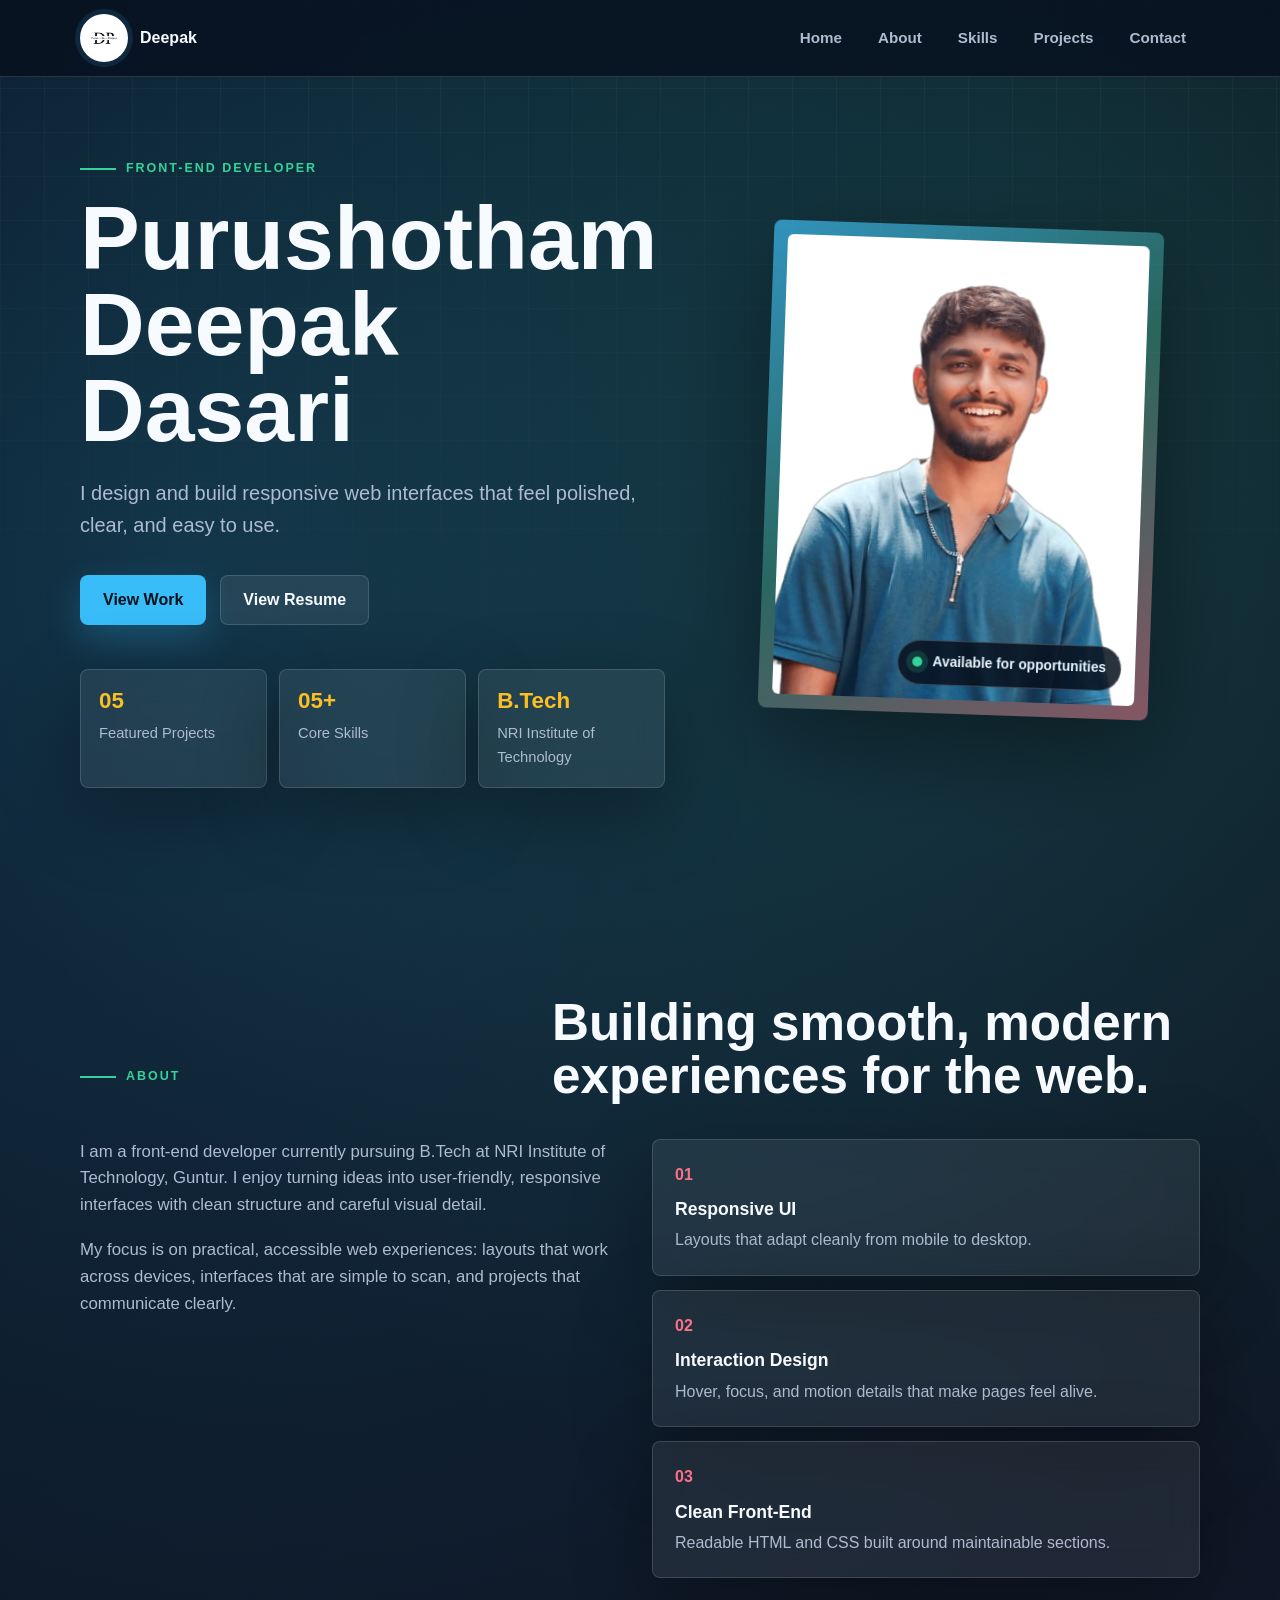
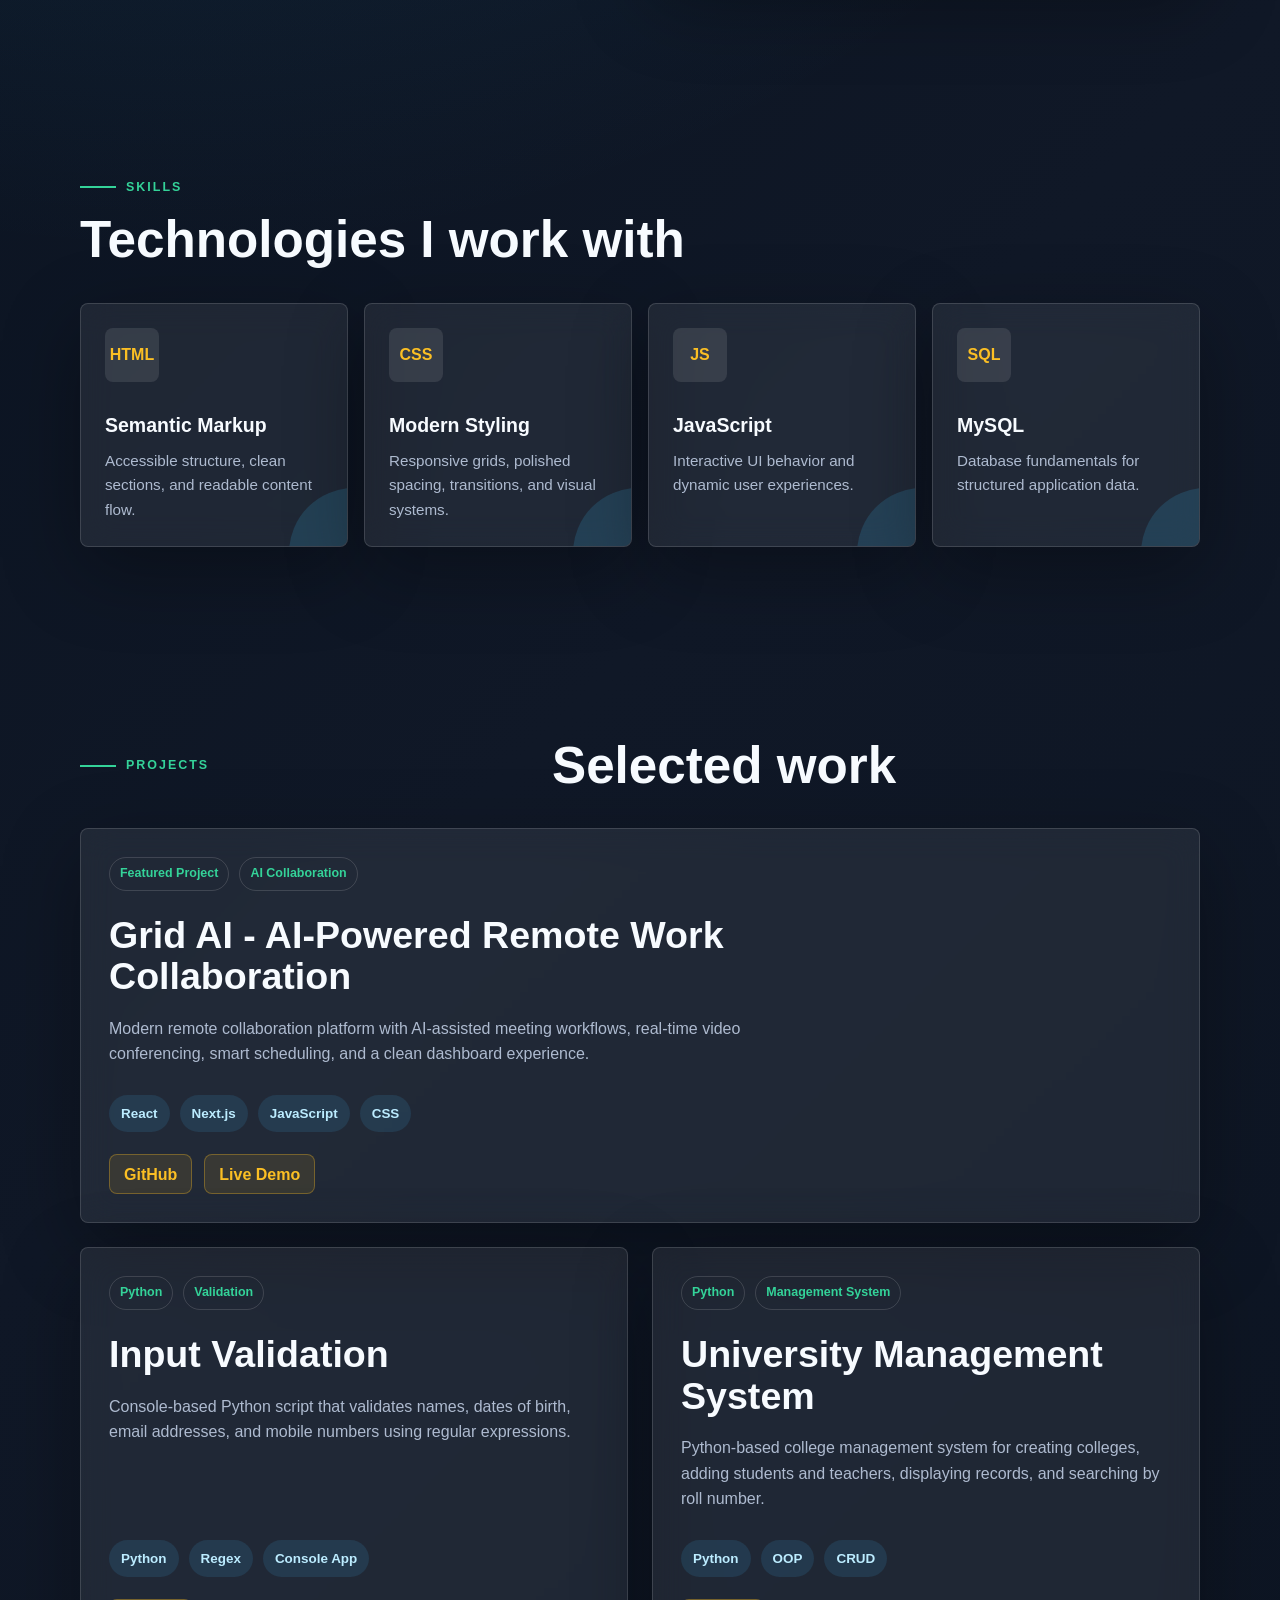
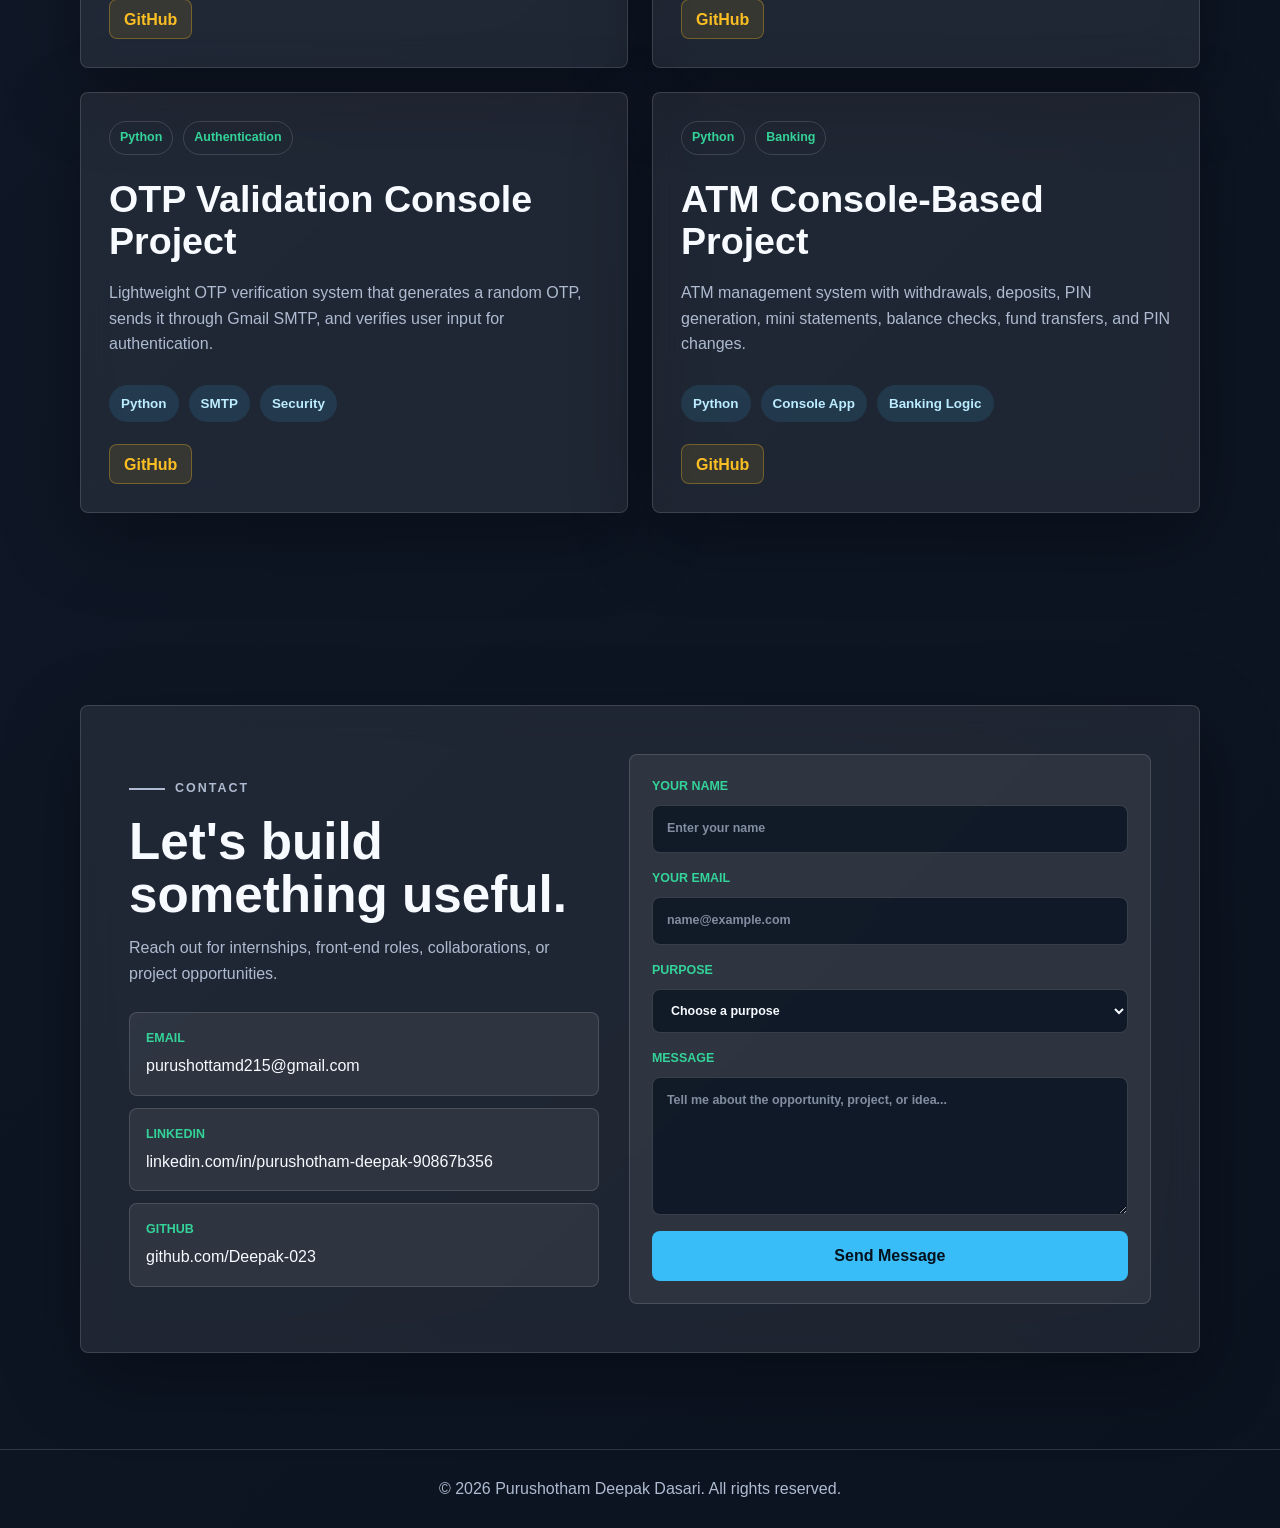
==== index.html @ 13d95f4b "Add files via upload" ====
<!DOCTYPE html>
<html lang="en">
<head>
    <meta charset="UTF-8">
    <meta name="viewport" content="width=device-width, initial-scale=1.0">
    <title>Purushotham Deepak Dasari | Front-End Developer</title>
    <meta name="description" content="Professional portfolio of Purushotham Deepak Dasari, a front-end developer focused on responsive, interactive web experiences.">
    <link rel="stylesheet" href="style.css">
</head>
<body>
    <header class="site-header">
        <nav class="navbar" aria-label="Primary navigation">
            <a class="brand" href="#home" aria-label="Purushotham Deepak Dasari home">
                <img src="Assets/DP.png" alt="">
                <span>Deepak</span>
            </a>

            <input type="checkbox" id="menu-toggle" class="menu-toggle" aria-label="Toggle navigation">
            <label class="menu-button" for="menu-toggle" aria-hidden="true">
                <span></span>
                <span></span>
                <span></span>
            </label>

            <ul class="nav-links">
                <li><a href="#home">Home</a></li>
                <li><a href="#about">About</a></li>
                <li><a href="#skills">Skills</a></li>
                <li><a href="#projects">Projects</a></li>
                <li><a href="#contact">Contact</a></li>
            </ul>
        </nav>
    </header>

    <main>
        <section class="hero section-band" id="home">
            <div class="hero-copy">
                <p class="eyebrow">Front-End Developer</p>
                <h1>Purushotham Deepak Dasari</h1>
                <p class="hero-role">
                    I design and build responsive web interfaces that feel polished,
                    clear, and easy to use.
                </p>

                <div class="hero-actions" aria-label="Primary actions">
                    <a class="button button-primary" href="#projects">View Work</a>
                    <a class="button button-secondary" href="resume/Purushotham_Deepak_Resume.pdf" target="_blank" rel="noreferrer">View Resume</a>
                </div>

                <div class="quick-stats" aria-label="Portfolio highlights">
                    <article>
                        <strong>05</strong>
                        <span>Featured Projects</span>
                    </article>
                    <article>
                        <strong>05+</strong>
                        <span>Core Skills</span>
                    </article>
                    <article>
                        <strong>B.Tech</strong>
                        <span>NRI Institute of Technology</span>
                    </article>
                </div>
            </div>

            <div class="hero-visual" aria-label="Profile image">
                <div class="profile-card">
                    <img src="Assets/profile-photo.jpeg" alt="Portrait of Purushotham Deepak Dasari">
                    <div class="availability">
                        <span></span>
                        Available for opportunities
                    </div>
                </div>
            </div>
        </section>

        <section class="about section-band" id="about">
            <div class="section-heading">
                <p class="eyebrow">About</p>
                <h2>Building smooth, modern experiences for the web.</h2>
            </div>

            <div class="about-grid">
                <div class="about-text">
                    <p>
                        I am a front-end developer currently pursuing B.Tech at NRI Institute
                        of Technology, Guntur. I enjoy turning ideas into user-friendly,
                        responsive interfaces with clean structure and careful visual detail.
                    </p>
                    <p>
                        My focus is on practical, accessible web experiences: layouts that
                        work across devices, interfaces that are simple to scan, and projects
                        that communicate clearly.
                    </p>
                </div>

                <div class="focus-list" aria-label="Professional focus areas">
                    <article>
                        <span>01</span>
                        <h3>Responsive UI</h3>
                        <p>Layouts that adapt cleanly from mobile to desktop.</p>
                    </article>
                    <article>
                        <span>02</span>
                        <h3>Interaction Design</h3>
                        <p>Hover, focus, and motion details that make pages feel alive.</p>
                    </article>
                    <article>
                        <span>03</span>
                        <h3>Clean Front-End</h3>
                        <p>Readable HTML and CSS built around maintainable sections.</p>
                    </article>
                </div>
            </div>
        </section>

        <section class="skills section-band" id="skills">
            <div class="section-heading compact">
                <p class="eyebrow">Skills</p>
                <h2>Technologies I work with</h2>
            </div>

            <div class="skills-grid">
                <article class="skill-card">
                    <span>HTML</span>
                    <h3>Semantic Markup</h3>
                    <p>Accessible structure, clean sections, and readable content flow.</p>
                </article>
                <article class="skill-card">
                    <span>CSS</span>
                    <h3>Modern Styling</h3>
                    <p>Responsive grids, polished spacing, transitions, and visual systems.</p>
                </article>
                <article class="skill-card">
                    <span>JS</span>
                    <h3>JavaScript</h3>
                    <p>Interactive UI behavior and dynamic user experiences.</p>
                </article>
                <article class="skill-card">
                    <span>SQL</span>
                    <h3>MySQL</h3>
                    <p>Database fundamentals for structured application data.</p>
                </article>
            </div>
        </section>

        <section class="projects section-band" id="projects">
            <div class="section-heading">
                <p class="eyebrow">Projects</p>
                <h2>Selected work</h2>
            </div>

            <div class="project-grid">
                <article class="project-card featured">
                    <div class="project-meta">
                        <span>Featured Project</span>
                        <span>AI Collaboration</span>
                    </div>
                    <h3>Grid AI - AI-Powered Remote Work Collaboration</h3>
                    <p>
                        Modern remote collaboration platform with AI-assisted meeting workflows,
                        real-time video conferencing, smart scheduling, and a clean dashboard
                        experience.
                    </p>
                    <div class="project-tags">
                        <span>React</span>
                        <span>Next.js</span>
                        <span>JavaScript</span>
                        <span>CSS</span>
                    </div>
                    <div class="project-actions">
                        <a href="https://github.com/Gayathri-Thummuru/AiPoweredPlatform" target="_blank" rel="noreferrer">GitHub</a>
                        <a href="https://remote-work-collaboration-masl.vercel.app/" target="_blank" rel="noreferrer">Live Demo</a>
                    </div>
                </article>

                <article class="project-card">
                    <div class="project-meta">
                        <span>Python</span>
                        <span>Validation</span>
                    </div>
                    <h3>Input Validation</h3>
                    <p>
                        Console-based Python script that validates names, dates of birth, email
                        addresses, and mobile numbers using regular expressions.
                    </p>
                    <div class="project-tags">
                        <span>Python</span>
                        <span>Regex</span>
                        <span>Console App</span>
                    </div>
                    <div class="project-actions">
                        <a href="https://github.com/Deepak-023/INPUT-VALIDATION" target="_blank" rel="noreferrer">GitHub</a>
                    </div>
                </article>

                <article class="project-card">
                    <div class="project-meta">
                        <span>Python</span>
                        <span>Management System</span>
                    </div>
                    <h3>University Management System</h3>
                    <p>
                        Python-based college management system for creating colleges, adding
                        students and teachers, displaying records, and searching by roll number.
                    </p>
                    <div class="project-tags">
                        <span>Python</span>
                        <span>OOP</span>
                        <span>CRUD</span>
                    </div>
                    <div class="project-actions">
                        <a href="https://github.com/Deepak-023/UNIVERSITY-MANAGEMENT-SYSTEM" target="_blank" rel="noreferrer">GitHub</a>
                    </div>
                </article>

                <article class="project-card">
                    <div class="project-meta">
                        <span>Python</span>
                        <span>Authentication</span>
                    </div>
                    <h3>OTP Validation Console Project</h3>
                    <p>
                        Lightweight OTP verification system that generates a random OTP, sends it
                        through Gmail SMTP, and verifies user input for authentication.
                    </p>
                    <div class="project-tags">
                        <span>Python</span>
                        <span>SMTP</span>
                        <span>Security</span>
                    </div>
                    <div class="project-actions">
                        <a href="https://github.com/Deepak-023/OTP-Validation-Console-Based-project" target="_blank" rel="noreferrer">GitHub</a>
                    </div>
                </article>

                <article class="project-card">
                    <div class="project-meta">
                        <span>Python</span>
                        <span>Banking</span>
                    </div>
                    <h3>ATM Console-Based Project</h3>
                    <p>
                        ATM management system with withdrawals, deposits, PIN generation, mini
                        statements, balance checks, fund transfers, and PIN changes.
                    </p>
                    <div class="project-tags">
                        <span>Python</span>
                        <span>Console App</span>
                        <span>Banking Logic</span>
                    </div>
                    <div class="project-actions">
                        <a href="https://github.com/Deepak-023/ATM-CONSOLE-BASED-PROJECT" target="_blank" rel="noreferrer">GitHub</a>
                    </div>
                </article>
            </div>
        </section>

        <section class="contact section-band" id="contact">
            <div class="contact-panel">
                <div class="contact-copy">
                    <p class="eyebrow">Contact</p>
                    <h2>Let's build something useful.</h2>
                    <p>
                        Reach out for internships, front-end roles, collaborations, or project
                        opportunities.
                    </p>

                    <div class="contact-links">
                        <a href="mailto:purushottamd215@gmail.com">
                            <span>Email</span>
                            purushottamd215@gmail.com
                        </a>
                        <a href="https://www.linkedin.com/in/purushotham-deepak-90867b356" target="_blank" rel="noreferrer">
                            <span>LinkedIn</span>
                            linkedin.com/in/purushotham-deepak-90867b356
                        </a>
                        <a href="https://github.com/Deepak-023" target="_blank" rel="noreferrer">
                            <span>GitHub</span>
                            github.com/Deepak-023
                        </a>
                    </div>
                </div>

                <form class="message-form" action="https://api.web3forms.com/submit" method="POST">
                    <input type="hidden" name="access_key" value="6539828f-be58-48ce-ac4b-a2591dff46a5">
                    <input type="hidden" name="subject" value="New message from portfolio">
                    <input type="hidden" name="from_name" value="Portfolio Contact Form">
                    <input type="hidden" name="redirect" value="thanks.html">
                    <label>
                        Your Name
                        <input type="text" name="Name" placeholder="Enter your name" required>
                    </label>

                    <label>
                        Your Email
                        <input type="email" name="Email" placeholder="name@example.com" required>
                    </label>

                    <label>
                        Purpose
                        <select name="Purpose" required>
                            <option value="">Choose a purpose</option>
                            <option value="Let's work together">Let's work together</option>
                            <option value="Internship opportunity">Internship opportunity</option>
                            <option value="Project collaboration">Project collaboration</option>
                            <option value="Frontend developer role">Frontend developer role</option>
                            <option value="General message">General message</option>
                        </select>
                    </label>

                    <label>
                        Message
                        <textarea name="Message" rows="5" placeholder="Tell me about the opportunity, project, or idea..." required></textarea>
                    </label>

                    <button type="submit">Send Message</button>
                </form>
            </div>
        </section>
    </main>

    <footer class="site-footer">
        <p>&copy; 2026 Purushotham Deepak Dasari. All rights reserved.</p>
    </footer>
</body>
</html>
---- style.css ----
:root {
    --bg: #08111f;
    --bg-soft: #101c2e;
    --panel: rgba(255, 255, 255, 0.075);
    --panel-strong: rgba(255, 255, 255, 0.12);
    --text: #f7fbff;
    --muted: #aebbd0;
    --line: rgba(255, 255, 255, 0.14);
    --blue: #38bdf8;
    --green: #34d399;
    --gold: #fbbf24;
    --coral: #fb7185;
    --shadow: 0 24px 80px rgba(0, 0, 0, 0.32);
}

* {
    box-sizing: border-box;
    margin: 0;
    padding: 0;
}

html {
    scroll-behavior: smooth;
}

body {
    min-height: 100vh;
    background:
        radial-gradient(circle at 14% 12%, rgba(56, 189, 248, 0.18), transparent 30%),
        radial-gradient(circle at 82% 8%, rgba(52, 211, 153, 0.14), transparent 26%),
        linear-gradient(135deg, #07101d 0%, #101827 48%, #0b1320 100%);
    color: var(--text);
    font-family: Arial, Helvetica, sans-serif;
    line-height: 1.6;
    overflow-x: hidden;
}

body::before {
    content: "";
    position: fixed;
    inset: 0;
    pointer-events: none;
    background-image:
        linear-gradient(rgba(255, 255, 255, 0.035) 1px, transparent 1px),
        linear-gradient(90deg, rgba(255, 255, 255, 0.035) 1px, transparent 1px);
    background-size: 44px 44px;
    mask-image: linear-gradient(to bottom, black, transparent 82%);
}

a {
    color: inherit;
}

img {
    display: block;
    max-width: 100%;
}

.site-header {
    position: fixed;
    top: 0;
    left: 0;
    z-index: 20;
    width: 100%;
    border-bottom: 1px solid var(--line);
    background: rgba(8, 17, 31, 0.82);
    backdrop-filter: blur(18px);
}

.navbar {
    width: min(1120px, calc(100% - 40px));
    min-height: 76px;
    margin: 0 auto;
    display: flex;
    align-items: center;
    justify-content: space-between;
    gap: 24px;
}

.brand {
    display: inline-flex;
    align-items: center;
    gap: 12px;
    font-weight: 800;
    text-decoration: none;
    letter-spacing: 0;
}

.brand img {
    width: 48px;
    height: 48px;
    object-fit: contain;
    border-radius: 50%;
    background: #fff;
    box-shadow: 0 0 0 5px rgba(56, 189, 248, 0.12);
    transition: transform 0.25s ease, box-shadow 0.25s ease;
}

.brand:hover img {
    transform: rotate(-4deg) scale(1.06);
    box-shadow: 0 0 0 8px rgba(52, 211, 153, 0.14);
}

.nav-links {
    display: flex;
    align-items: center;
    gap: 8px;
    list-style: none;
}

.nav-links a {
    display: inline-flex;
    min-height: 40px;
    align-items: center;
    padding: 0 14px;
    border-radius: 999px;
    color: var(--muted);
    font-size: 0.95rem;
    font-weight: 700;
    text-decoration: none;
    transition: background 0.2s ease, color 0.2s ease, transform 0.2s ease;
}

.nav-links a:hover,
.nav-links a:focus-visible {
    background: rgba(255, 255, 255, 0.1);
    color: var(--text);
    transform: translateY(-2px);
    outline: none;
}

.menu-toggle,
.menu-button {
    display: none;
}

.section-band {
    position: relative;
    width: min(1120px, calc(100% - 40px));
    margin: 0 auto;
    padding: 96px 0;
}

.hero {
    min-height: 100vh;
    display: grid;
    grid-template-columns: minmax(0, 1.1fr) minmax(300px, 0.9fr);
    align-items: center;
    gap: 56px;
    padding-top: 136px;
}

.eyebrow {
    display: inline-flex;
    width: fit-content;
    align-items: center;
    gap: 10px;
    margin-bottom: 16px;
    color: var(--green);
    font-size: 0.78rem;
    font-weight: 800;
    letter-spacing: 0.16em;
    text-transform: uppercase;
}

.eyebrow::before {
    content: "";
    width: 36px;
    height: 2px;
    background: currentColor;
}

.hero h1,
.section-heading h2,
.contact-panel h2 {
    max-width: 780px;
    font-size: clamp(2.6rem, 7vw, 5.7rem);
    line-height: 0.96;
    letter-spacing: 0;
}

.hero h1 {
    margin-bottom: 24px;
}

.hero-role {
    max-width: 620px;
    color: var(--muted);
    font-size: clamp(1.05rem, 2vw, 1.25rem);
}

.hero-actions {
    display: flex;
    flex-wrap: wrap;
    gap: 14px;
    margin-top: 34px;
}

.button {
    display: inline-flex;
    min-height: 50px;
    align-items: center;
    justify-content: center;
    border: 1px solid transparent;
    border-radius: 8px;
    padding: 0 22px;
    font-weight: 800;
    text-decoration: none;
    transition: transform 0.2s ease, box-shadow 0.2s ease, background 0.2s ease;
}

.button:hover,
.button:focus-visible {
    transform: translateY(-3px);
    outline: none;
}

.button-primary {
    background: var(--blue);
    color: #03111d;
    box-shadow: 0 14px 36px rgba(56, 189, 248, 0.24);
}

.button-secondary {
    border-color: var(--line);
    background: rgba(255, 255, 255, 0.08);
    color: var(--text);
}

.button-secondary:hover {
    background: rgba(255, 255, 255, 0.14);
}

.quick-stats {
    display: grid;
    grid-template-columns: repeat(3, minmax(0, 1fr));
    gap: 12px;
    margin-top: 44px;
}

.quick-stats article,
.skill-card,
.project-card,
.project-side,
.focus-list article,
.contact-panel {
    border: 1px solid var(--line);
    background: var(--panel);
    backdrop-filter: blur(16px);
    box-shadow: var(--shadow);
}

.quick-stats article {
    min-height: 104px;
    border-radius: 8px;
    padding: 18px;
    transition: transform 0.2s ease, background 0.2s ease;
}

.quick-stats article:hover {
    transform: translateY(-5px);
    background: var(--panel-strong);
}

.quick-stats strong {
    display: block;
    color: var(--gold);
    font-size: 1.4rem;
    line-height: 1.2;
}

.quick-stats span {
    display: block;
    margin-top: 8px;
    color: var(--muted);
    font-size: 0.92rem;
}

.hero-visual {
    display: flex;
    justify-content: center;
}

.profile-card {
    position: relative;
    width: min(390px, 100%);
    aspect-ratio: 4 / 5;
    border-radius: 8px;
    padding: 14px;
    background:
        linear-gradient(145deg, rgba(56, 189, 248, 0.65), rgba(52, 211, 153, 0.24) 48%, rgba(251, 113, 133, 0.45)),
        rgba(255, 255, 255, 0.08);
    box-shadow: 0 30px 100px rgba(0, 0, 0, 0.42);
    transform: rotate(2deg);
    transition: transform 0.3s ease;
}

.profile-card:hover {
    transform: rotate(0deg) translateY(-8px);
}

.profile-card img {
    width: 100%;
    height: 100%;
    border-radius: 6px;
    object-fit: cover;
    filter: saturate(1.05) contrast(1.02);
}

.availability {
    position: absolute;
    right: 28px;
    bottom: 28px;
    display: inline-flex;
    align-items: center;
    gap: 10px;
    max-width: calc(100% - 56px);
    border: 1px solid rgba(255, 255, 255, 0.2);
    border-radius: 999px;
    padding: 10px 14px;
    background: rgba(8, 17, 31, 0.86);
    color: #eaf6ff;
    font-size: 0.86rem;
    font-weight: 800;
}

.availability span {
    width: 10px;
    height: 10px;
    border-radius: 50%;
    background: var(--green);
    box-shadow: 0 0 0 6px rgba(52, 211, 153, 0.16);
}

.section-heading {
    display: grid;
    grid-template-columns: minmax(260px, 0.8fr) minmax(0, 1.2fr);
    align-items: end;
    gap: 40px;
    margin-bottom: 36px;
}

.section-heading.compact {
    display: block;
    max-width: 680px;
}

.section-heading h2,
.contact-panel h2 {
    font-size: clamp(2rem, 4vw, 3.6rem);
    line-height: 1.04;
}

.about-grid,
.project-grid {
    display: grid;
    grid-template-columns: repeat(2, minmax(0, 1fr));
    gap: 24px;
}

.about-text {
    color: var(--muted);
    font-size: 1.05rem;
}

.about-text p + p {
    margin-top: 18px;
}

.focus-list {
    display: grid;
    gap: 14px;
}

.focus-list article {
    border-radius: 8px;
    padding: 22px;
    transition: transform 0.2s ease, border-color 0.2s ease;
}

.focus-list article:hover {
    transform: translateX(8px);
    border-color: rgba(52, 211, 153, 0.38);
}

.focus-list span {
    color: var(--coral);
    font-weight: 900;
}

.focus-list h3 {
    margin: 8px 0 4px;
    font-size: 1.1rem;
}

.focus-list p,
.project-card p,
.project-side p,
.contact-panel p {
    color: var(--muted);
}

.skills-grid {
    display: grid;
    grid-template-columns: repeat(4, minmax(0, 1fr));
    gap: 16px;
    margin-top: 32px;
}

.skill-card {
    min-height: 230px;
    border-radius: 8px;
    padding: 24px;
    overflow: hidden;
    position: relative;
    transition: transform 0.25s ease, border-color 0.25s ease, background 0.25s ease;
}

.skill-card::after {
    content: "";
    position: absolute;
    width: 130px;
    height: 130px;
    right: -72px;
    bottom: -72px;
    border-radius: 50%;
    background: var(--blue);
    opacity: 0.16;
    transition: transform 0.25s ease, opacity 0.25s ease;
}

.skill-card:hover {
    transform: translateY(-9px);
    border-color: rgba(56, 189, 248, 0.42);
    background: var(--panel-strong);
}

.skill-card:hover::after {
    transform: scale(1.5);
    opacity: 0.24;
}

.skill-card span {
    display: inline-flex;
    min-width: 54px;
    min-height: 54px;
    align-items: center;
    justify-content: center;
    border-radius: 8px;
    background: rgba(255, 255, 255, 0.1);
    color: var(--gold);
    font-weight: 900;
}

.skill-card h3 {
    margin: 28px 0 8px;
    font-size: 1.22rem;
}

.skill-card p {
    color: var(--muted);
    font-size: 0.95rem;
}

.project-grid {
    align-items: stretch;
}

.project-card {
    border-radius: 8px;
    padding: 28px;
}

.project-card {
    min-height: 330px;
    display: flex;
    flex-direction: column;
    transition: transform 0.25s ease, border-color 0.25s ease;
}

.project-card.featured {
    grid-column: span 2;
    min-height: 360px;
}

.project-card:hover {
    transform: translateY(-8px);
    border-color: rgba(251, 191, 36, 0.42);
}

.project-meta {
    display: flex;
    flex-wrap: wrap;
    gap: 10px;
    margin-bottom: 24px;
}

.project-meta span {
    border: 1px solid var(--line);
    border-radius: 999px;
    padding: 6px 10px;
    color: var(--green);
    font-size: 0.78rem;
    font-weight: 800;
}

.project-card h3,
.project-side h3 {
    max-width: 720px;
    font-size: clamp(1.55rem, 3vw, 2.35rem);
    line-height: 1.1;
}

.project-card p {
    margin-top: 18px;
    max-width: 720px;
}

.project-tags {
    display: flex;
    flex-wrap: wrap;
    gap: 10px;
    margin-top: auto;
    padding-top: 28px;
}

.project-tags span {
    border-radius: 999px;
    padding: 8px 12px;
    background: rgba(56, 189, 248, 0.12);
    color: #bcecff;
    font-size: 0.84rem;
    font-weight: 800;
}

.project-actions {
    display: flex;
    flex-wrap: wrap;
    gap: 12px;
    margin-top: 22px;
}

.project-actions a {
    display: inline-flex;
    min-height: 40px;
    align-items: center;
    justify-content: center;
    border: 1px solid rgba(251, 191, 36, 0.32);
    border-radius: 8px;
    padding: 0 14px;
    background: rgba(251, 191, 36, 0.1);
    color: var(--gold);
    font-weight: 900;
    text-decoration: none;
    transition: transform 0.2s ease, background 0.2s ease;
}

.project-actions a:hover,
.project-actions a:focus-visible {
    transform: translateY(-2px);
    background: rgba(251, 191, 36, 0.16);
    outline: none;
}

.contact-panel {
    display: grid;
    grid-template-columns: minmax(0, 0.9fr) minmax(320px, 1fr);
    gap: 30px;
    align-items: center;
    border-radius: 8px;
    padding: clamp(26px, 5vw, 48px);
}

.contact-panel h2 {
    margin-bottom: 14px;
}

.contact-copy {
    min-width: 0;
}

.contact-links {
    display: grid;
    gap: 12px;
    margin-top: 26px;
}

.contact-links a {
    display: block;
    min-width: 0;
    border: 1px solid var(--line);
    border-radius: 8px;
    padding: 16px;
    background: rgba(255, 255, 255, 0.07);
    color: var(--text);
    text-decoration: none;
    word-break: break-word;
    transition: transform 0.2s ease, border-color 0.2s ease, background 0.2s ease;
}

.contact-links a:hover,
.contact-links a:focus-visible {
    transform: translateX(6px);
    border-color: rgba(56, 189, 248, 0.45);
    background: rgba(56, 189, 248, 0.12);
    outline: none;
}

.contact-links span {
    display: block;
    margin-bottom: 4px;
    color: var(--green);
    font-size: 0.78rem;
    font-weight: 900;
    text-transform: uppercase;
}

.message-form {
    display: grid;
    gap: 16px;
    border: 1px solid var(--line);
    border-radius: 8px;
    padding: 22px;
    background: rgba(255, 255, 255, 0.07);
}

.message-form label {
    display: grid;
    gap: 8px;
    color: var(--green);
    font-size: 0.78rem;
    font-weight: 900;
    text-transform: uppercase;
}

.message-form input,
.message-form select,
.message-form textarea {
    width: 100%;
    border: 1px solid rgba(255, 255, 255, 0.16);
    border-radius: 8px;
    padding: 13px 14px;
    background: rgba(8, 17, 31, 0.72);
    color: var(--text);
    font: inherit;
    outline: none;
    transition: border-color 0.2s ease, box-shadow 0.2s ease, background 0.2s ease;
}

.message-form textarea {
    min-height: 138px;
    resize: vertical;
}

.message-form input::placeholder,
.message-form textarea::placeholder {
    color: rgba(174, 187, 208, 0.72);
}

.message-form input:focus,
.message-form select:focus,
.message-form textarea:focus {
    border-color: rgba(56, 189, 248, 0.68);
    background: rgba(8, 17, 31, 0.92);
    box-shadow: 0 0 0 4px rgba(56, 189, 248, 0.12);
}

.message-form button {
    min-height: 50px;
    border: 0;
    border-radius: 8px;
    background: var(--blue);
    color: #03111d;
    cursor: pointer;
    font: inherit;
    font-weight: 900;
    transition: transform 0.2s ease, box-shadow 0.2s ease;
}

.message-form button:hover,
.message-form button:focus-visible {
    transform: translateY(-3px);
    box-shadow: 0 14px 36px rgba(56, 189, 248, 0.22);
    outline: none;
}

.site-footer {
    border-top: 1px solid var(--line);
    padding: 26px 20px;
    color: var(--muted);
    text-align: center;
}

.thanks-page {
    min-height: 100vh;
    display: grid;
    place-items: center;
    padding: 32px 20px;
}

.thanks-panel {
    width: min(720px, 100%);
    border: 1px solid var(--line);
    border-radius: 8px;
    padding: clamp(28px, 6vw, 54px);
    background: var(--panel);
    box-shadow: var(--shadow);
    backdrop-filter: blur(16px);
}

.thanks-panel h1 {
    margin-bottom: 18px;
    font-size: clamp(2.2rem, 6vw, 4.8rem);
    line-height: 0.98;
}

.thanks-panel p:not(.eyebrow) {
    max-width: 560px;
    margin-bottom: 28px;
    color: var(--muted);
    font-size: 1.05rem;
}

@media (max-width: 940px) {
    .hero,
    .about-grid,
    .project-grid,
    .contact-panel,
    .section-heading {
        grid-template-columns: 1fr;
    }

    .hero {
        min-height: auto;
    }

    .project-card.featured {
        grid-column: auto;
    }

    .hero-visual {
        justify-content: flex-start;
    }

    .skills-grid {
        grid-template-columns: repeat(2, minmax(0, 1fr));
    }
}

@media (max-width: 720px) {
    .navbar,
    .section-band {
        width: min(100% - 28px, 1120px);
    }

    .menu-button {
        display: inline-flex;
        width: 44px;
        height: 44px;
        flex-direction: column;
        align-items: center;
        justify-content: center;
        gap: 5px;
        border: 1px solid var(--line);
        border-radius: 8px;
        background: rgba(255, 255, 255, 0.08);
        cursor: pointer;
    }

    .menu-button span {
        width: 20px;
        height: 2px;
        border-radius: 999px;
        background: var(--text);
        transition: transform 0.2s ease, opacity 0.2s ease;
    }

    .nav-links {
        position: absolute;
        top: 76px;
        left: 14px;
        right: 14px;
        display: grid;
        gap: 8px;
        padding: 14px;
        border: 1px solid var(--line);
        border-radius: 8px;
        background: rgba(8, 17, 31, 0.96);
        box-shadow: var(--shadow);
        transform: translateY(-12px);
        opacity: 0;
        pointer-events: none;
        transition: transform 0.2s ease, opacity 0.2s ease;
    }

    .nav-links a {
        width: 100%;
        justify-content: center;
    }

    .menu-toggle:checked ~ .nav-links {
        transform: translateY(0);
        opacity: 1;
        pointer-events: auto;
    }

    .menu-toggle:checked + .menu-button span:nth-child(1) {
        transform: translateY(7px) rotate(45deg);
    }

    .menu-toggle:checked + .menu-button span:nth-child(2) {
        opacity: 0;
    }

    .menu-toggle:checked + .menu-button span:nth-child(3) {
        transform: translateY(-7px) rotate(-45deg);
    }

    .section-band {
        padding: 74px 0;
    }

    .hero {
        padding-top: 118px;
        gap: 34px;
    }

    .quick-stats,
    .skills-grid {
        grid-template-columns: 1fr;
    }

    .profile-card {
        width: min(320px, 100%);
    }
}

@media (max-width: 460px) {
    .hero-actions {
        display: grid;
    }

    .button {
        width: 100%;
    }

    .availability {
        right: 18px;
        bottom: 18px;
        font-size: 0.78rem;
    }

    .project-card,
    .project-side,
    .focus-list article,
    .skill-card {
        padding: 20px;
    }
}
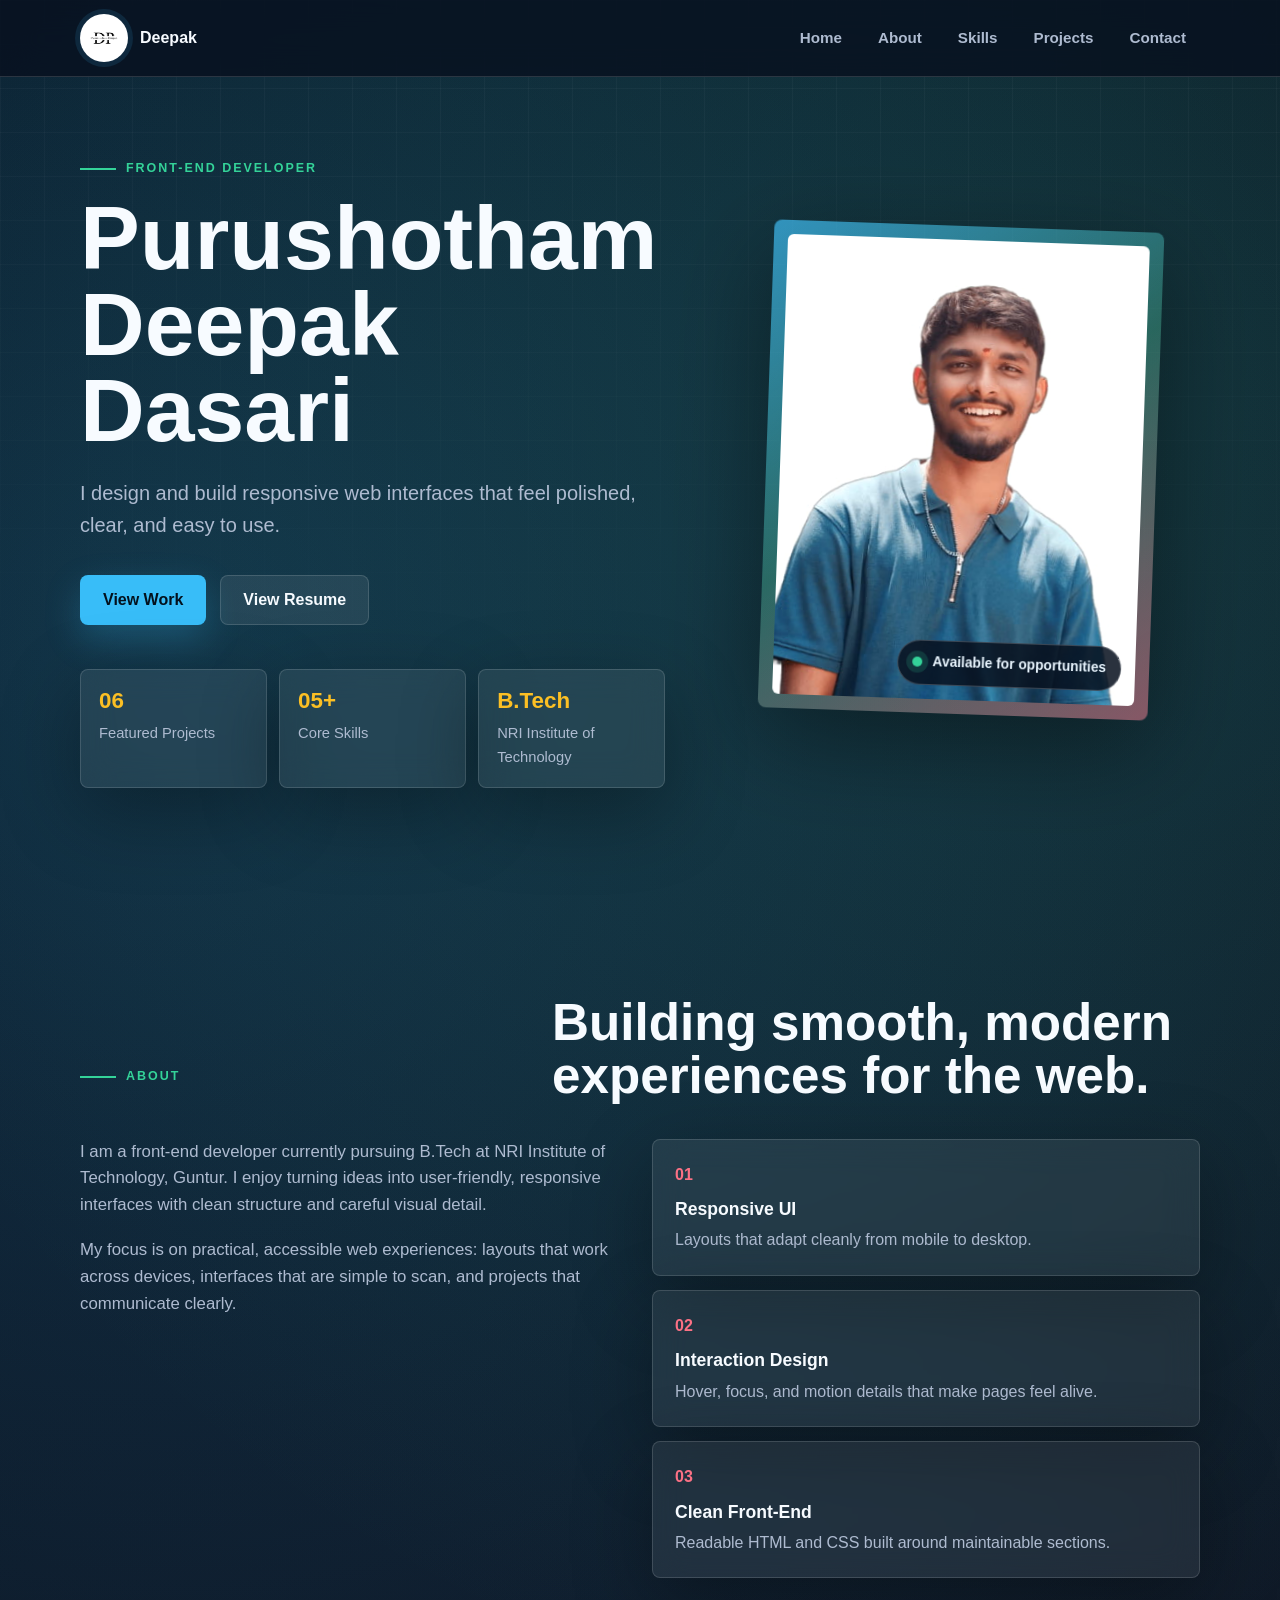
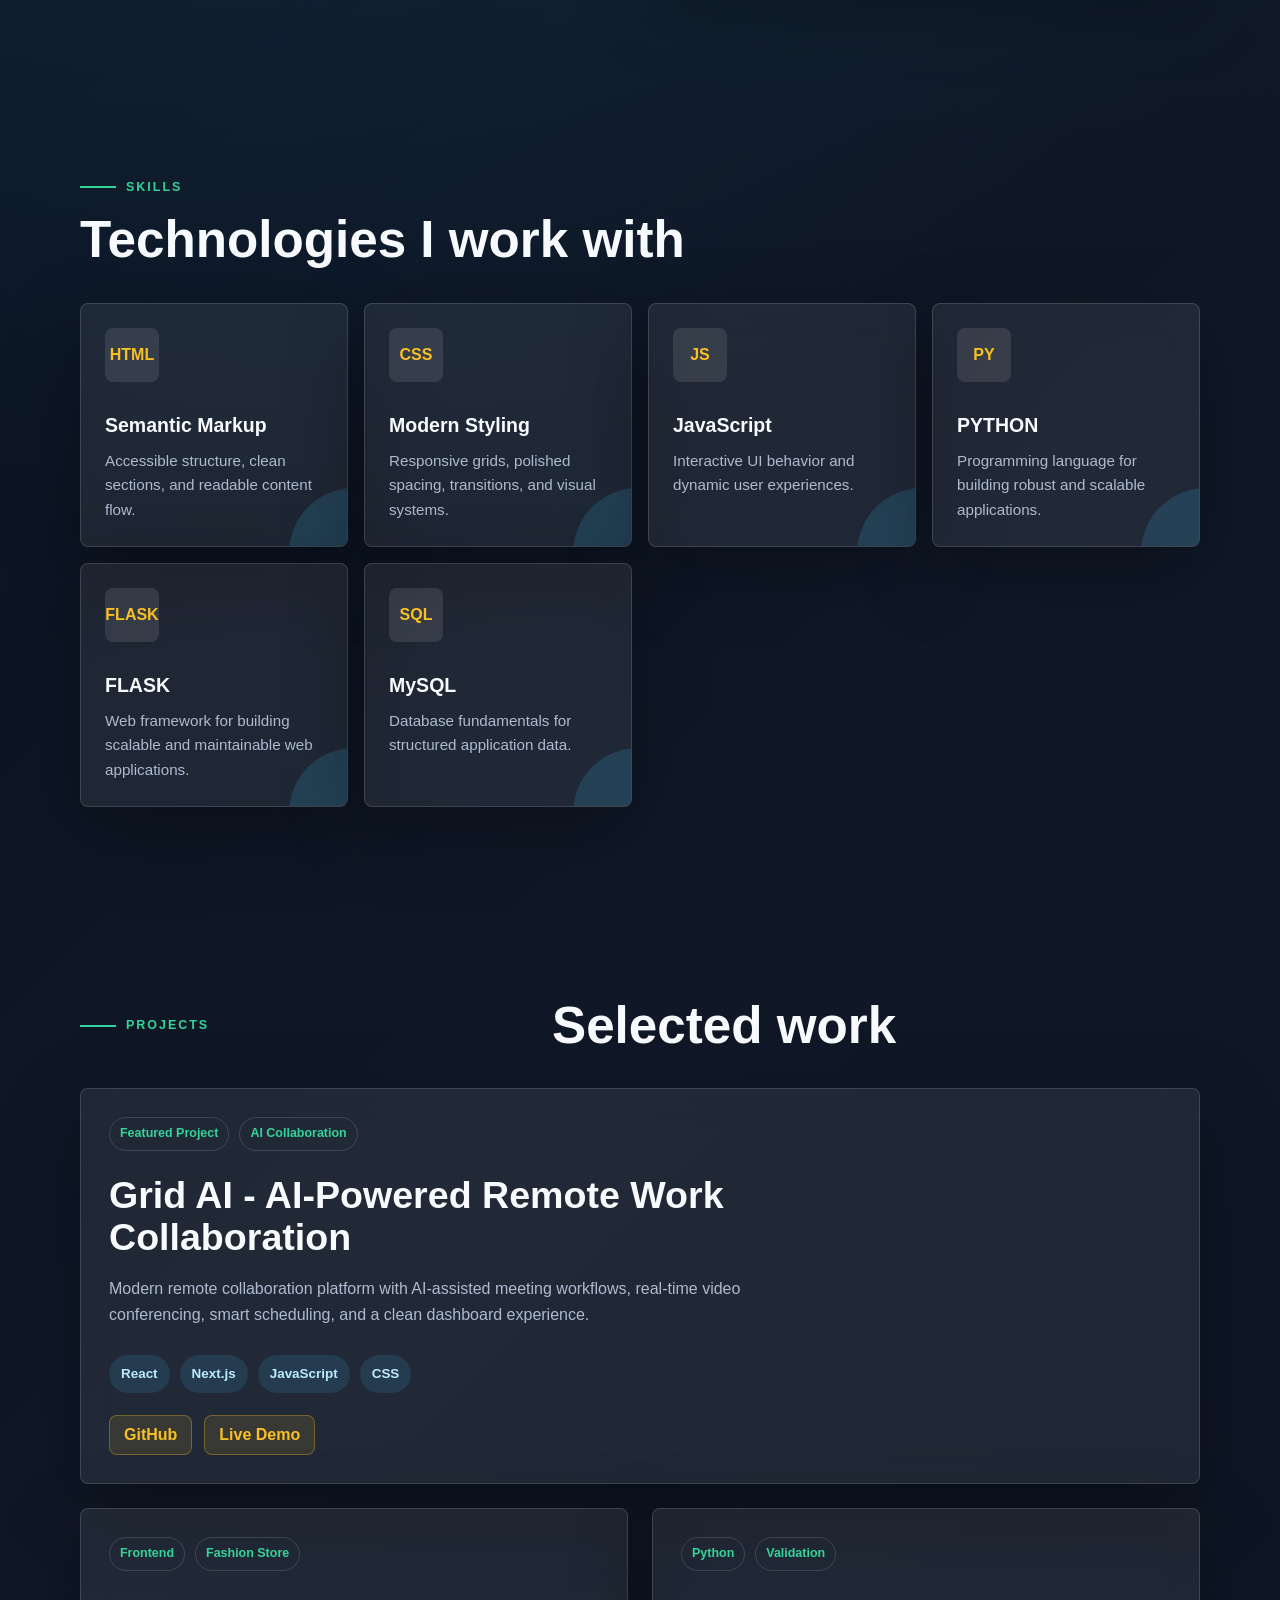
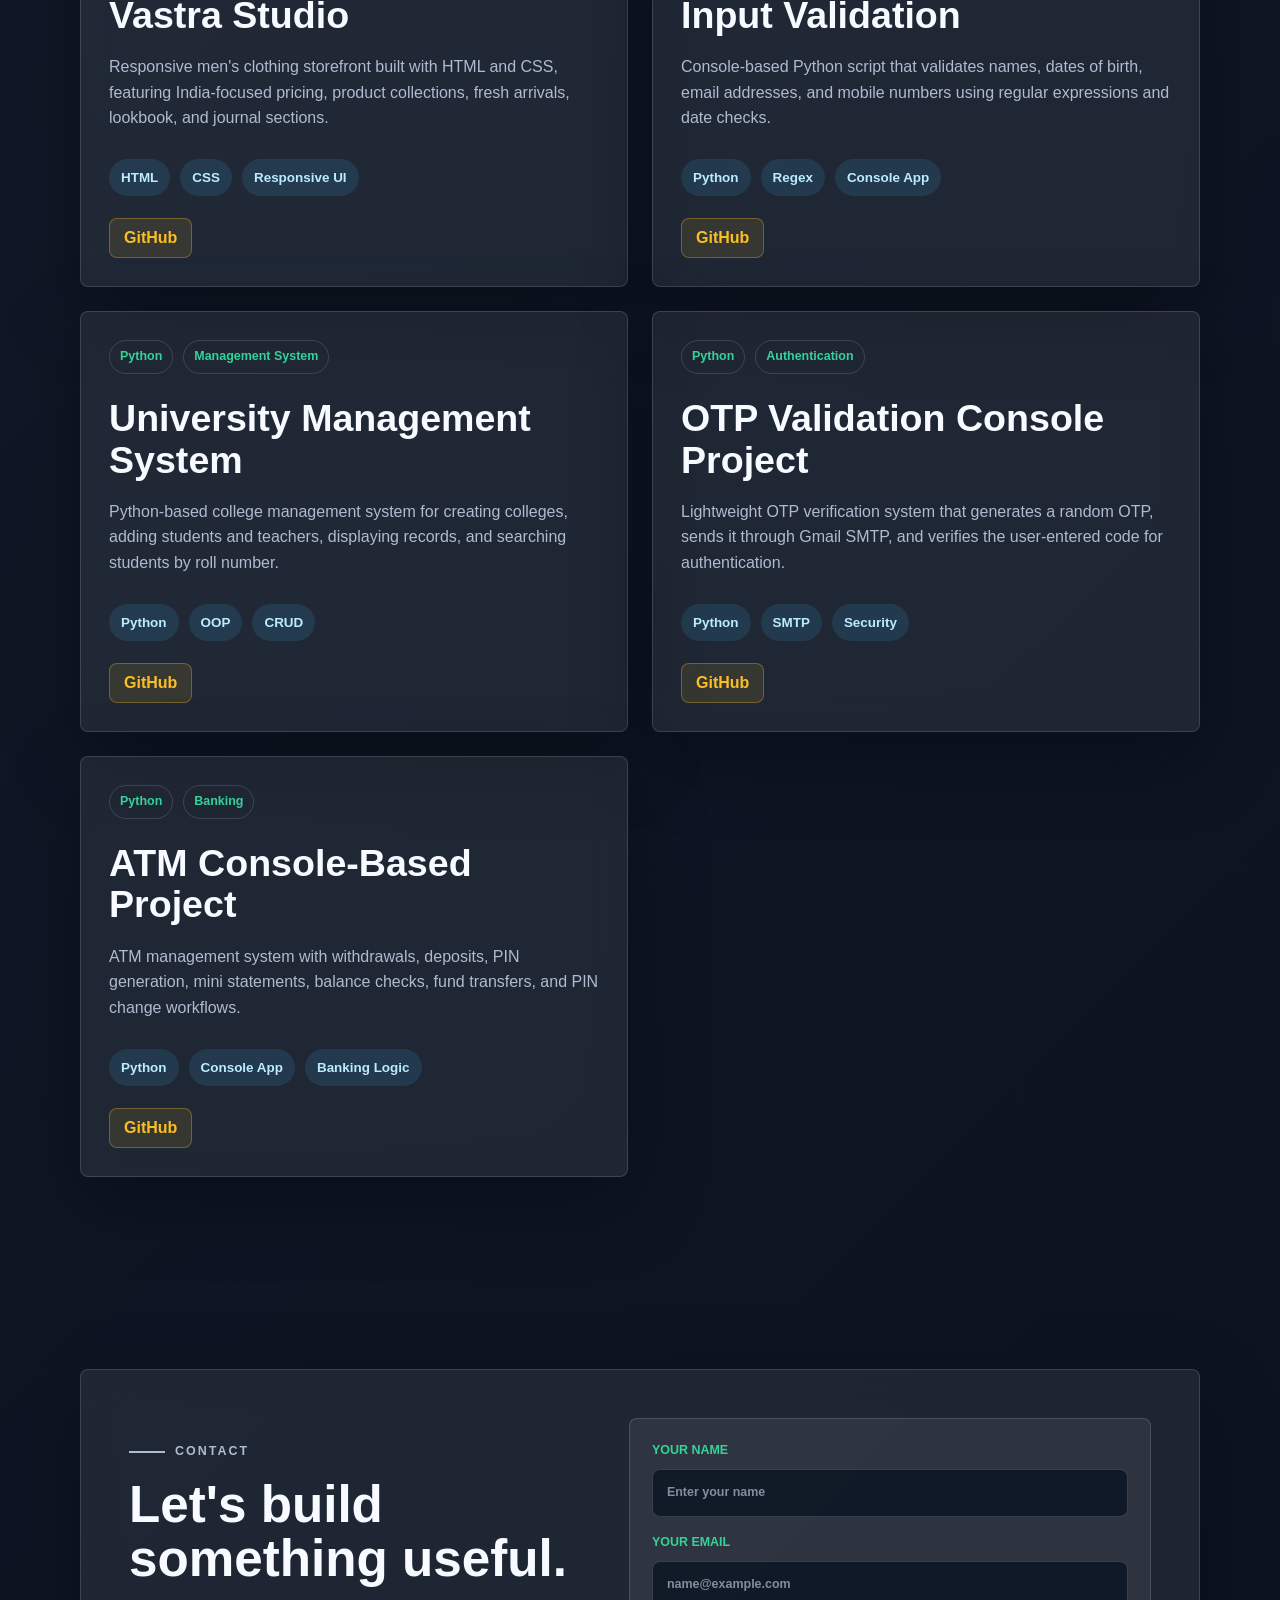
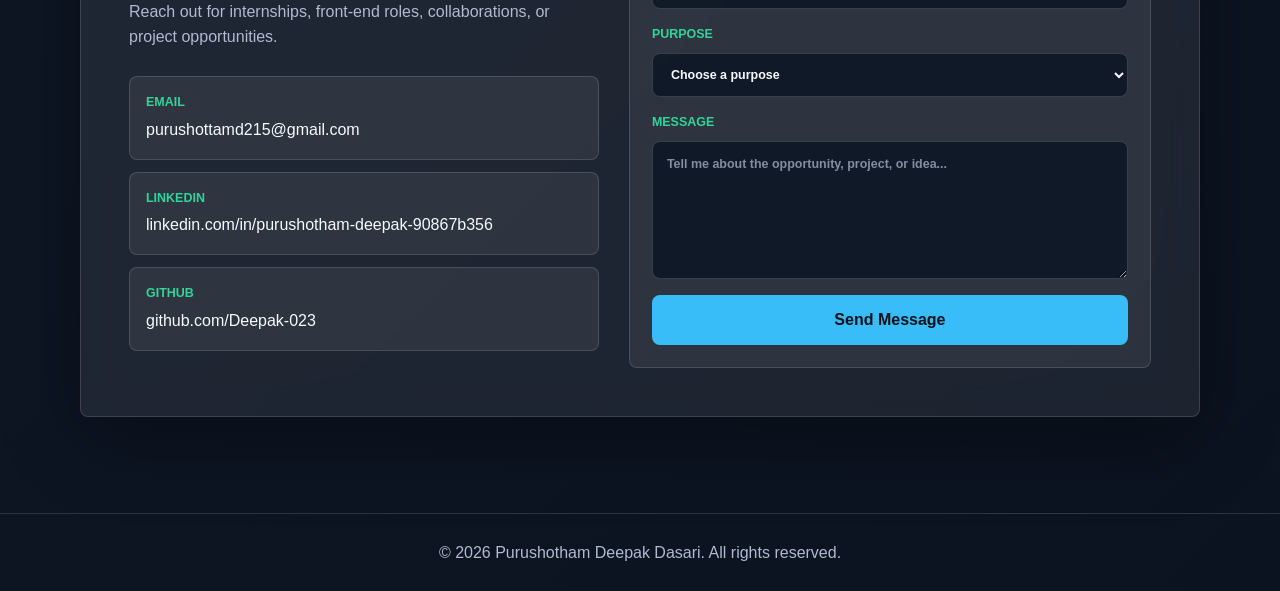
==== commit 4982c86d: "Initial commit" ====
--- a/index.html
+++ b/index.html
@@ -49,7 +49,7 @@
 
                 <div class="quick-stats" aria-label="Portfolio highlights">
                     <article>
-                        <strong>05</strong>
+                        <strong>06</strong>
                         <span>Featured Projects</span>
                     </article>
                     <article>
@@ -136,6 +136,16 @@
                     <h3>JavaScript</h3>
                     <p>Interactive UI behavior and dynamic user experiences.</p>
                 </article>
+                 <article class="skill-card">
+                    <span>PY</span>
+                    <h3>PYTHON</h3>
+                    <p>Programming language for building robust and scalable applications.</p>
+                </article>
+                 <article class="skill-card">
+                    <span>FLASK</span>
+                    <h3>FLASK</h3>
+                    <p>Web framework for building scalable and maintainable web applications.</p>
+                </article>
                 <article class="skill-card">
                     <span>SQL</span>
                     <h3>MySQL</h3>
@@ -176,13 +186,34 @@
 
                 <article class="project-card">
                     <div class="project-meta">
+                        <span>Frontend</span>
+                        <span>Fashion Store</span>
+                    </div>
+                    <h3>Vastra Studio</h3>
+                    <p>
+                        Responsive men's clothing storefront built with HTML and CSS, featuring
+                        India-focused pricing, product collections, fresh arrivals, lookbook, and
+                        journal sections.
+                    </p>
+                    <div class="project-tags">
+                        <span>HTML</span>
+                        <span>CSS</span>
+                        <span>Responsive UI</span>
+                    </div>
+                    <div class="project-actions">
+                        <a href="https://github.com/Deepak-023/VASTRA-STUDIO" target="_blank" rel="noreferrer">GitHub</a>
+                    </div>
+                </article>
+
+                <article class="project-card">
+                    <div class="project-meta">
                         <span>Python</span>
                         <span>Validation</span>
                     </div>
                     <h3>Input Validation</h3>
                     <p>
                         Console-based Python script that validates names, dates of birth, email
-                        addresses, and mobile numbers using regular expressions.
+                        addresses, and mobile numbers using regular expressions and date checks.
                     </p>
                     <div class="project-tags">
                         <span>Python</span>
@@ -202,7 +233,8 @@
                     <h3>University Management System</h3>
                     <p>
                         Python-based college management system for creating colleges, adding
-                        students and teachers, displaying records, and searching by roll number.
+                        students and teachers, displaying records, and searching students by roll
+                        number.
                     </p>
                     <div class="project-tags">
                         <span>Python</span>
@@ -222,7 +254,7 @@
                     <h3>OTP Validation Console Project</h3>
                     <p>
                         Lightweight OTP verification system that generates a random OTP, sends it
-                        through Gmail SMTP, and verifies user input for authentication.
+                        through Gmail SMTP, and verifies the user-entered code for authentication.
                     </p>
                     <div class="project-tags">
                         <span>Python</span>
@@ -242,7 +274,7 @@
                     <h3>ATM Console-Based Project</h3>
                     <p>
                         ATM management system with withdrawals, deposits, PIN generation, mini
-                        statements, balance checks, fund transfers, and PIN changes.
+                        statements, balance checks, fund transfers, and PIN change workflows.
                     </p>
                     <div class="project-tags">
                         <span>Python</span>
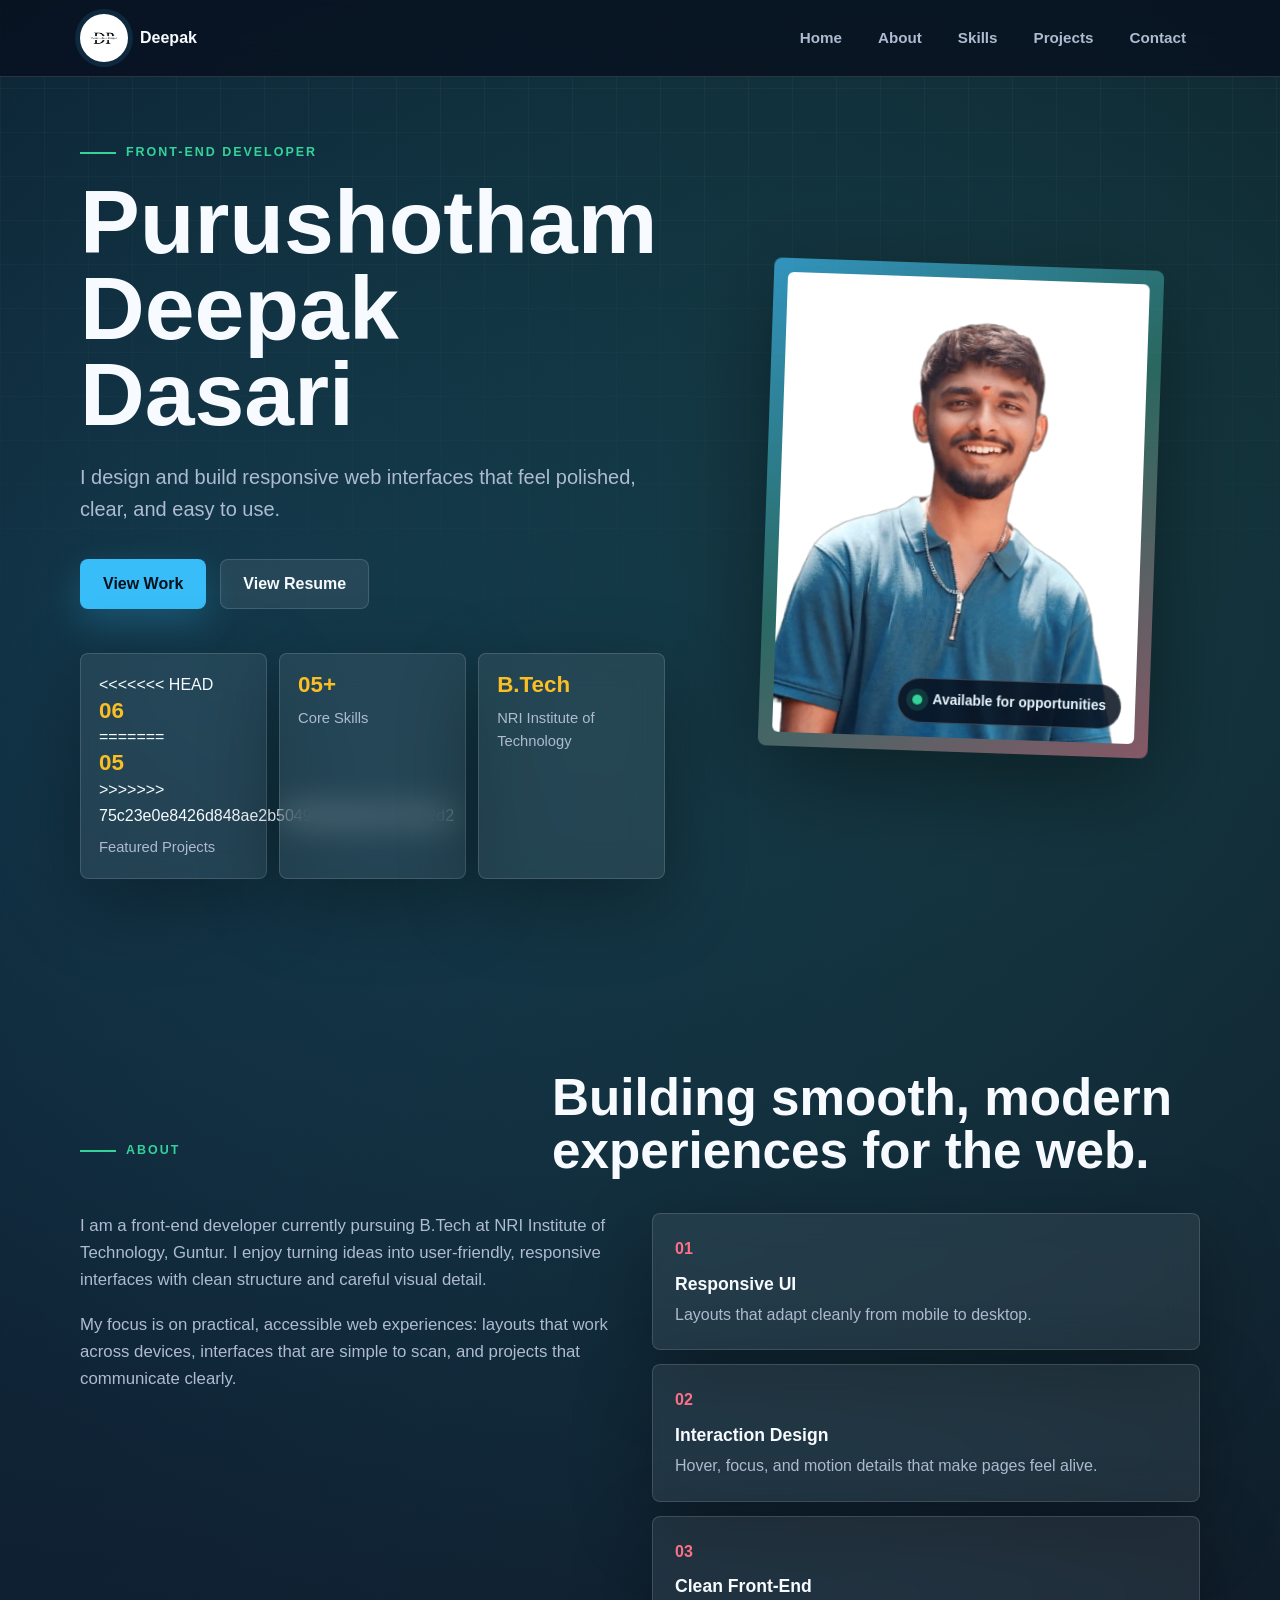
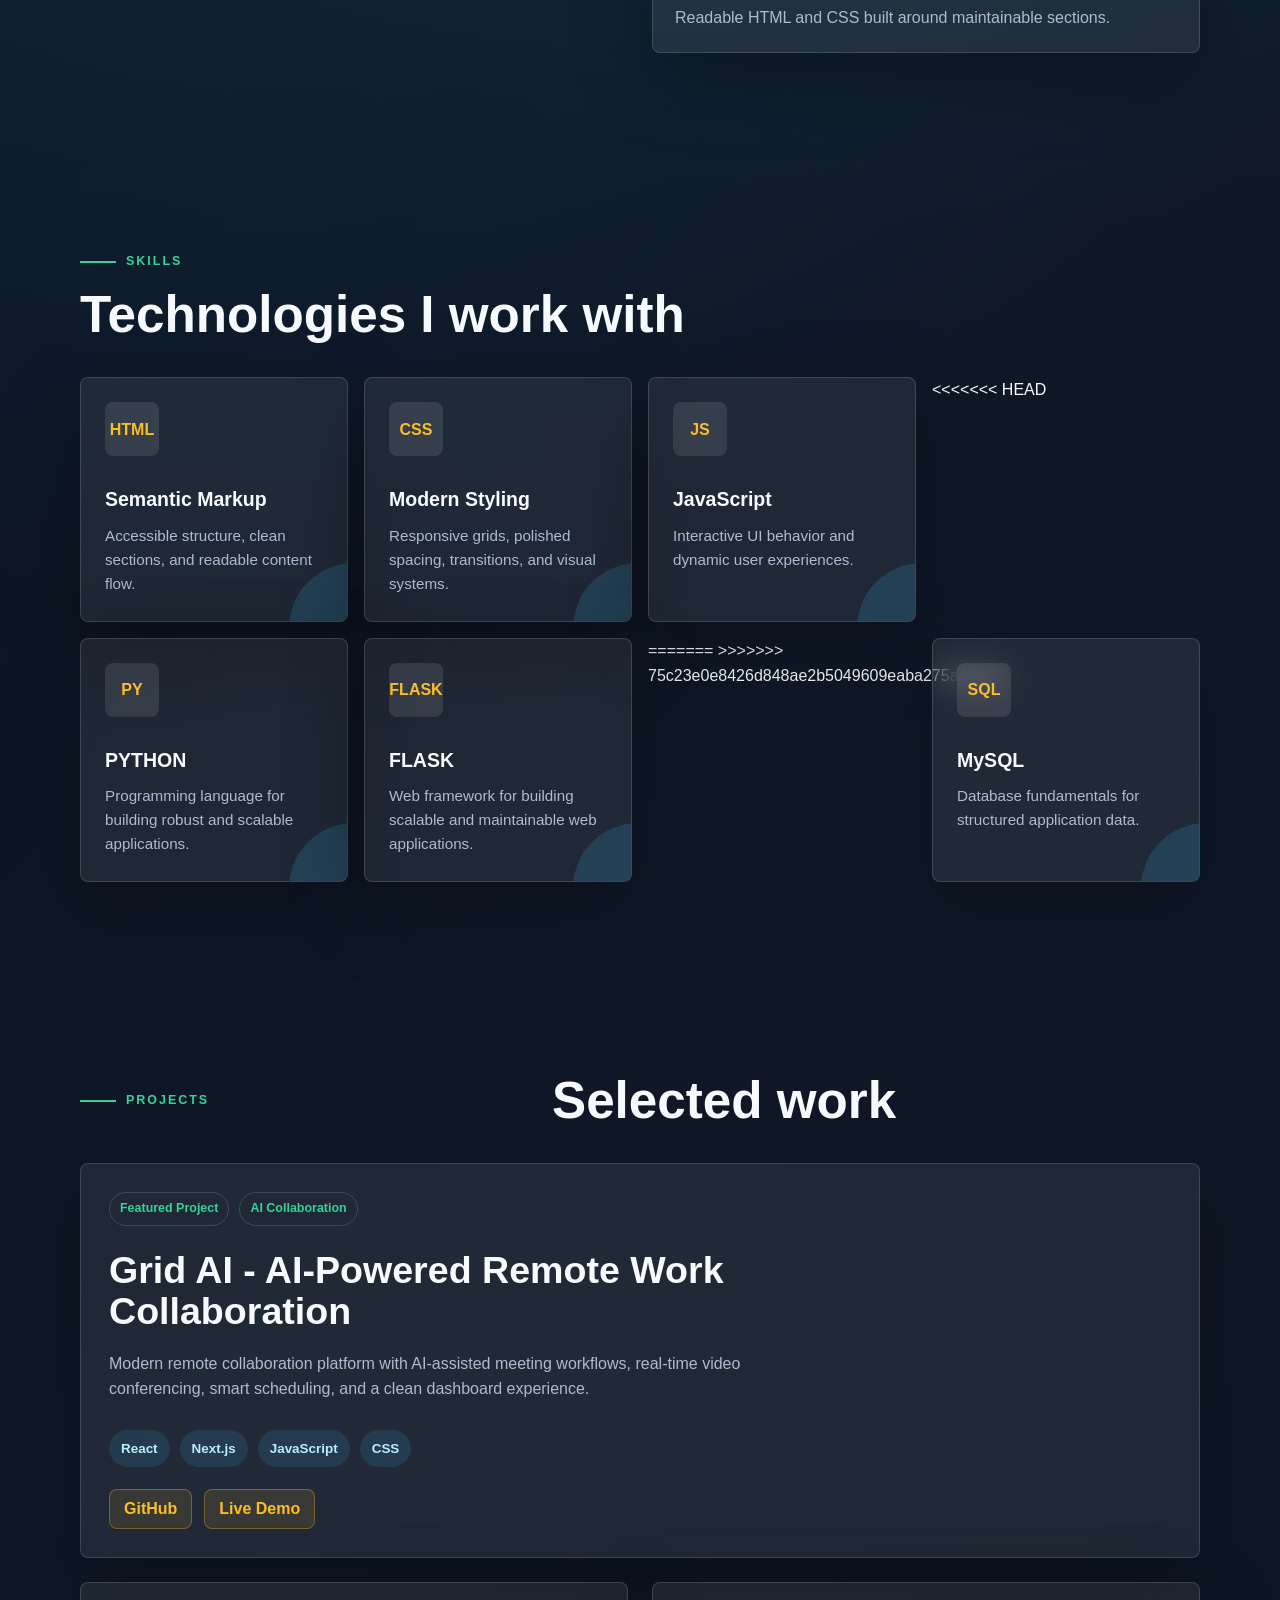
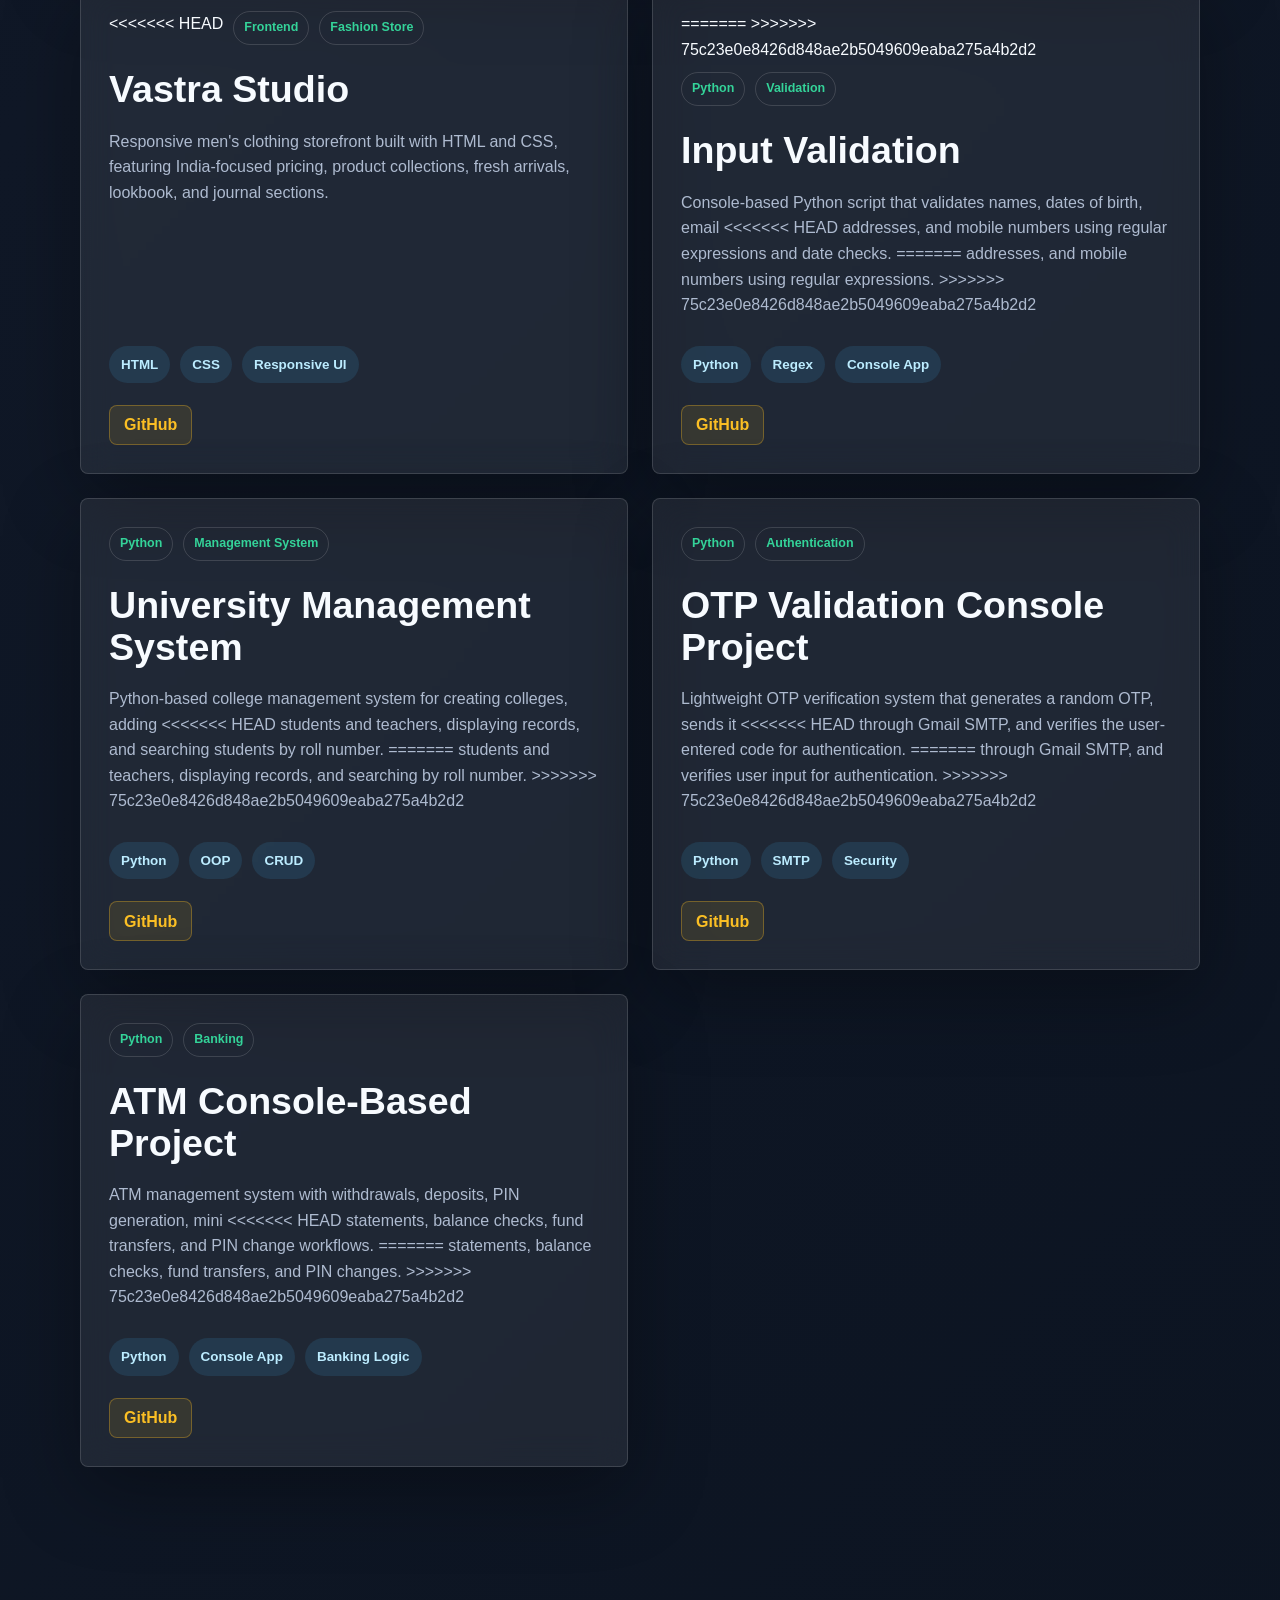
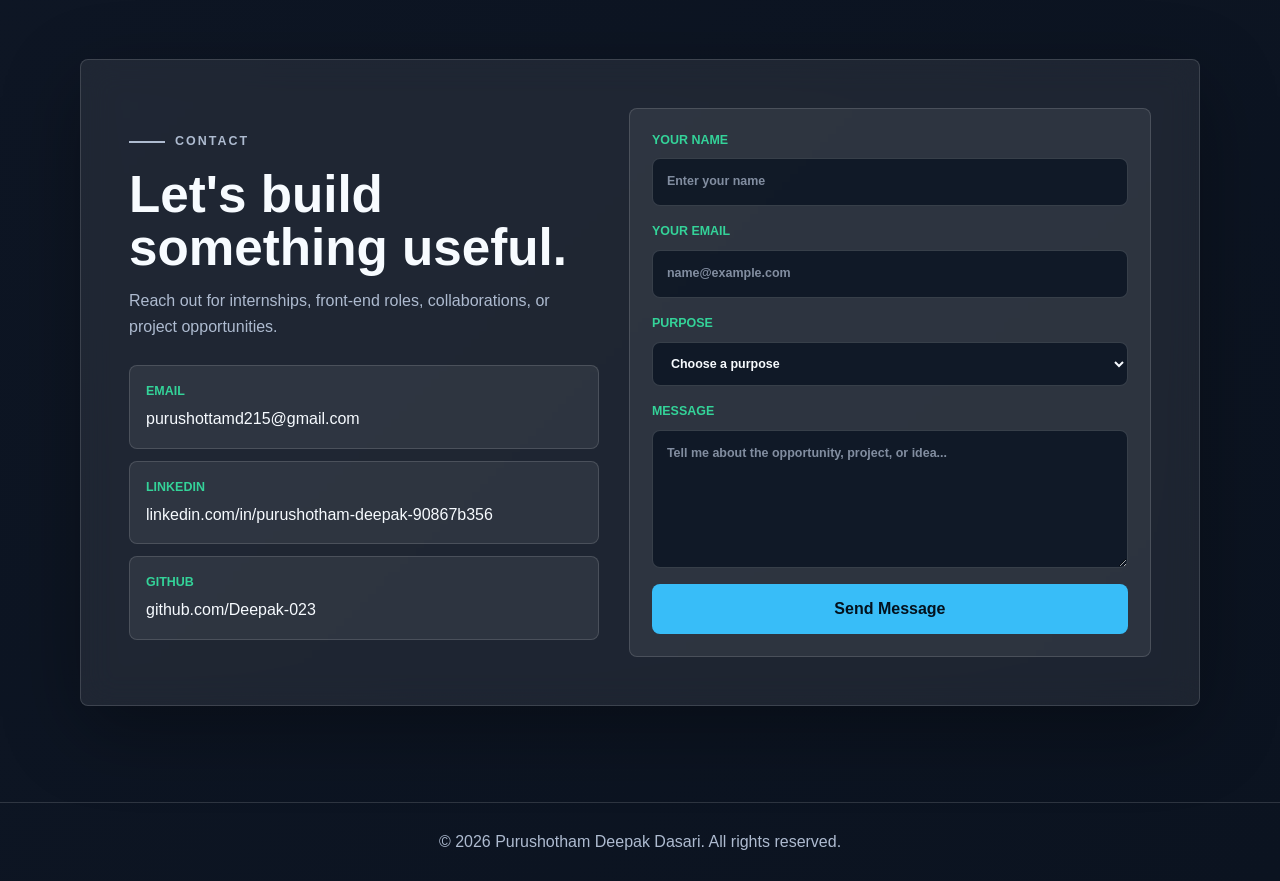
==== commit cfe9e963: "Fix merge conflict in index.html" ====
--- a/index.html
+++ b/index.html
@@ -49,7 +49,11 @@
 
                 <div class="quick-stats" aria-label="Portfolio highlights">
                     <article>
+<<<<<<< HEAD
                         <strong>06</strong>
+=======
+                        <strong>05</strong>
+>>>>>>> 75c23e0e8426d848ae2b5049609eaba275a4b2d2
                         <span>Featured Projects</span>
                     </article>
                     <article>
@@ -136,6 +140,7 @@
                     <h3>JavaScript</h3>
                     <p>Interactive UI behavior and dynamic user experiences.</p>
                 </article>
+<<<<<<< HEAD
                  <article class="skill-card">
                     <span>PY</span>
                     <h3>PYTHON</h3>
@@ -146,6 +151,8 @@
                     <h3>FLASK</h3>
                     <p>Web framework for building scalable and maintainable web applications.</p>
                 </article>
+=======
+>>>>>>> 75c23e0e8426d848ae2b5049609eaba275a4b2d2
                 <article class="skill-card">
                     <span>SQL</span>
                     <h3>MySQL</h3>
@@ -186,6 +193,7 @@
 
                 <article class="project-card">
                     <div class="project-meta">
+<<<<<<< HEAD
                         <span>Frontend</span>
                         <span>Fashion Store</span>
                     </div>
@@ -207,13 +215,19 @@
 
                 <article class="project-card">
                     <div class="project-meta">
+=======
+>>>>>>> 75c23e0e8426d848ae2b5049609eaba275a4b2d2
                         <span>Python</span>
                         <span>Validation</span>
                     </div>
                     <h3>Input Validation</h3>
                     <p>
                         Console-based Python script that validates names, dates of birth, email
+<<<<<<< HEAD
                         addresses, and mobile numbers using regular expressions and date checks.
+=======
+                        addresses, and mobile numbers using regular expressions.
+>>>>>>> 75c23e0e8426d848ae2b5049609eaba275a4b2d2
                     </p>
                     <div class="project-tags">
                         <span>Python</span>
@@ -233,8 +247,12 @@
                     <h3>University Management System</h3>
                     <p>
                         Python-based college management system for creating colleges, adding
+<<<<<<< HEAD
                         students and teachers, displaying records, and searching students by roll
                         number.
+=======
+                        students and teachers, displaying records, and searching by roll number.
+>>>>>>> 75c23e0e8426d848ae2b5049609eaba275a4b2d2
                     </p>
                     <div class="project-tags">
                         <span>Python</span>
@@ -254,7 +272,11 @@
                     <h3>OTP Validation Console Project</h3>
                     <p>
                         Lightweight OTP verification system that generates a random OTP, sends it
+<<<<<<< HEAD
                         through Gmail SMTP, and verifies the user-entered code for authentication.
+=======
+                        through Gmail SMTP, and verifies user input for authentication.
+>>>>>>> 75c23e0e8426d848ae2b5049609eaba275a4b2d2
                     </p>
                     <div class="project-tags">
                         <span>Python</span>
@@ -274,7 +296,11 @@
                     <h3>ATM Console-Based Project</h3>
                     <p>
                         ATM management system with withdrawals, deposits, PIN generation, mini
+<<<<<<< HEAD
                         statements, balance checks, fund transfers, and PIN change workflows.
+=======
+                        statements, balance checks, fund transfers, and PIN changes.
+>>>>>>> 75c23e0e8426d848ae2b5049609eaba275a4b2d2
                     </p>
                     <div class="project-tags">
                         <span>Python</span>
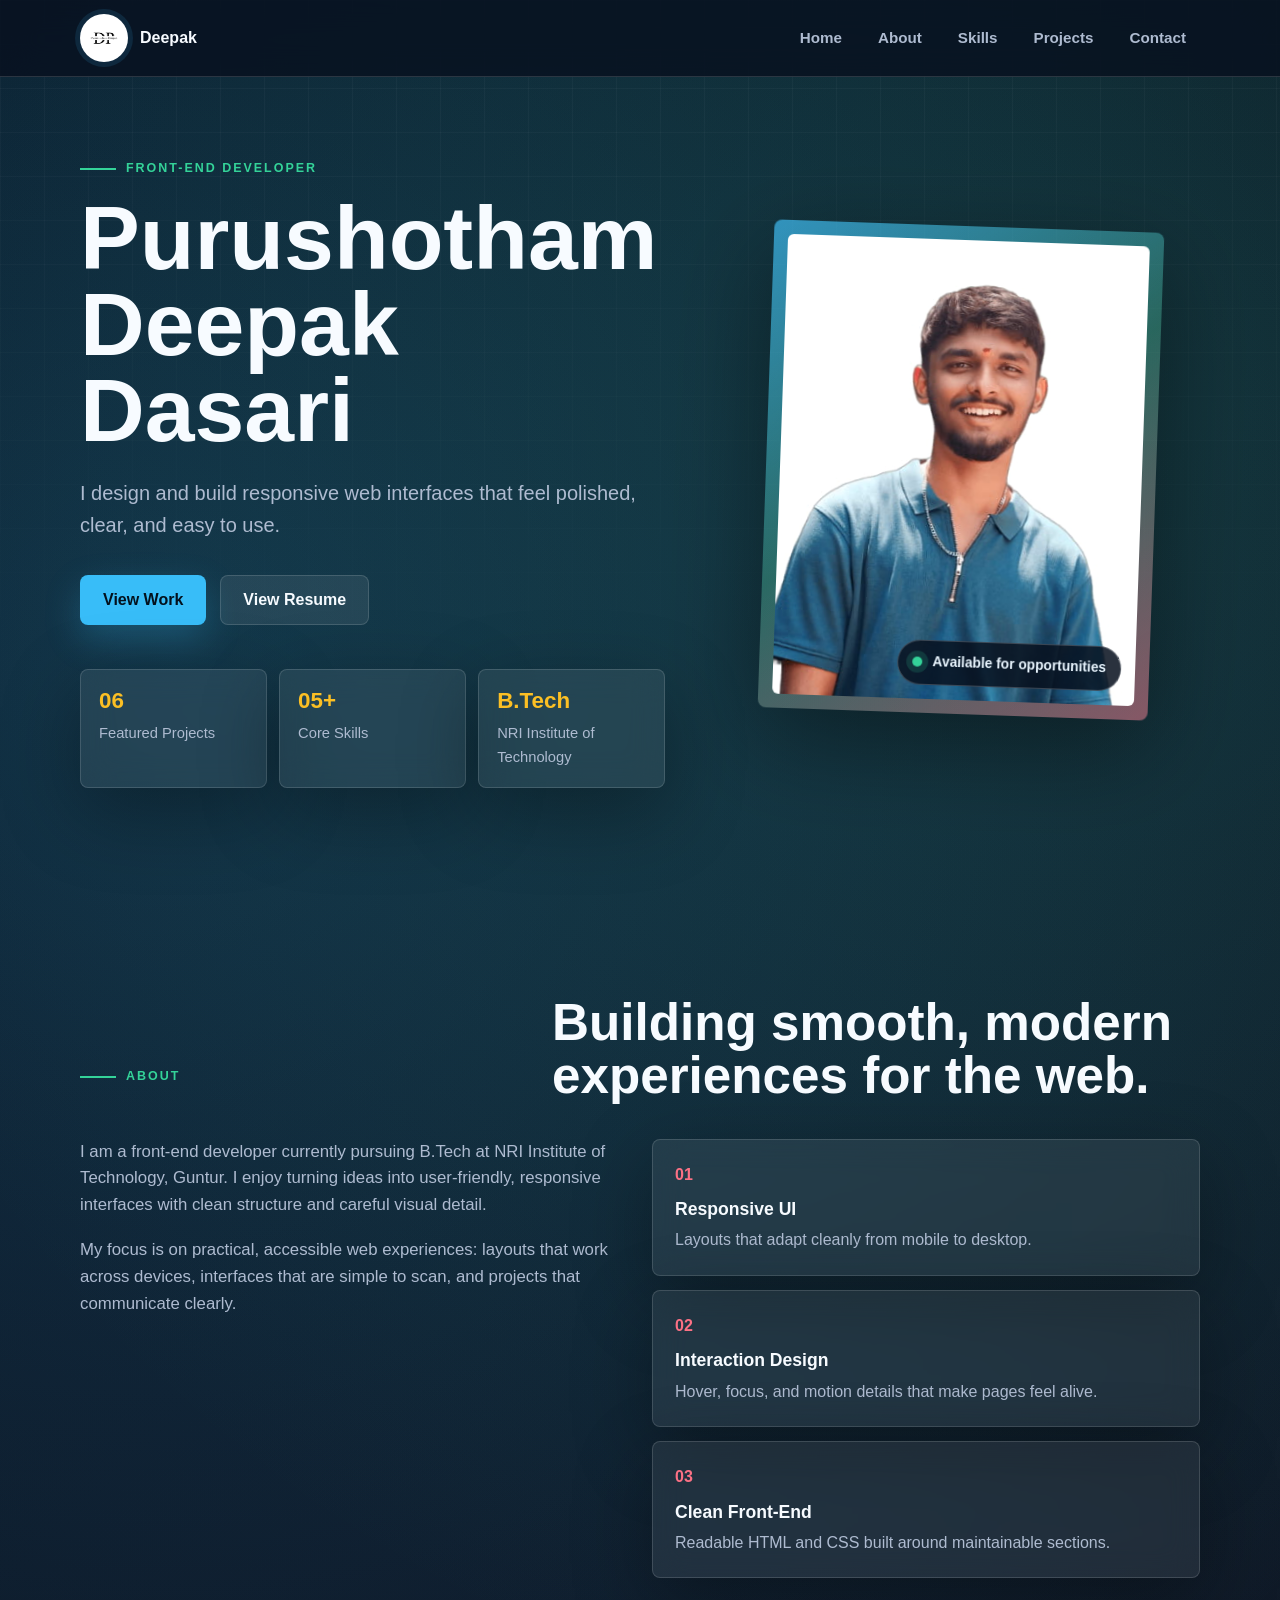
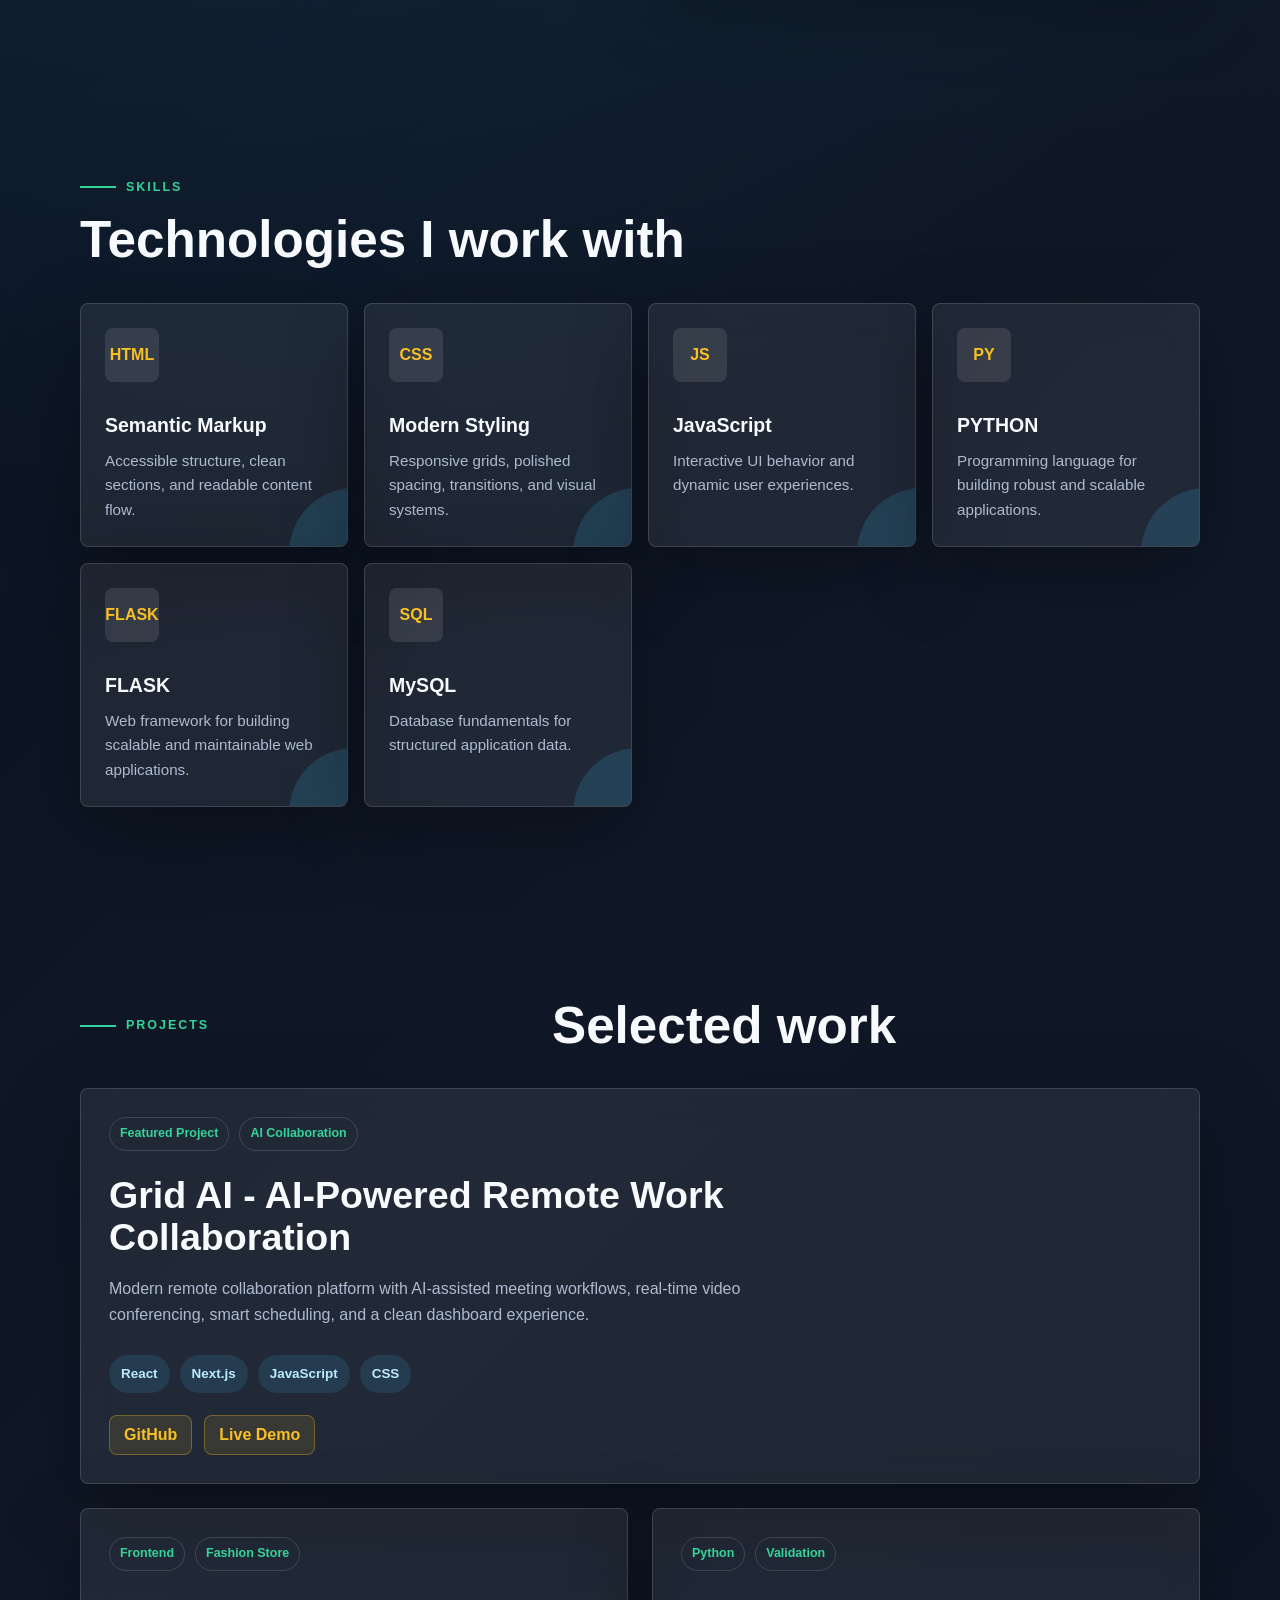
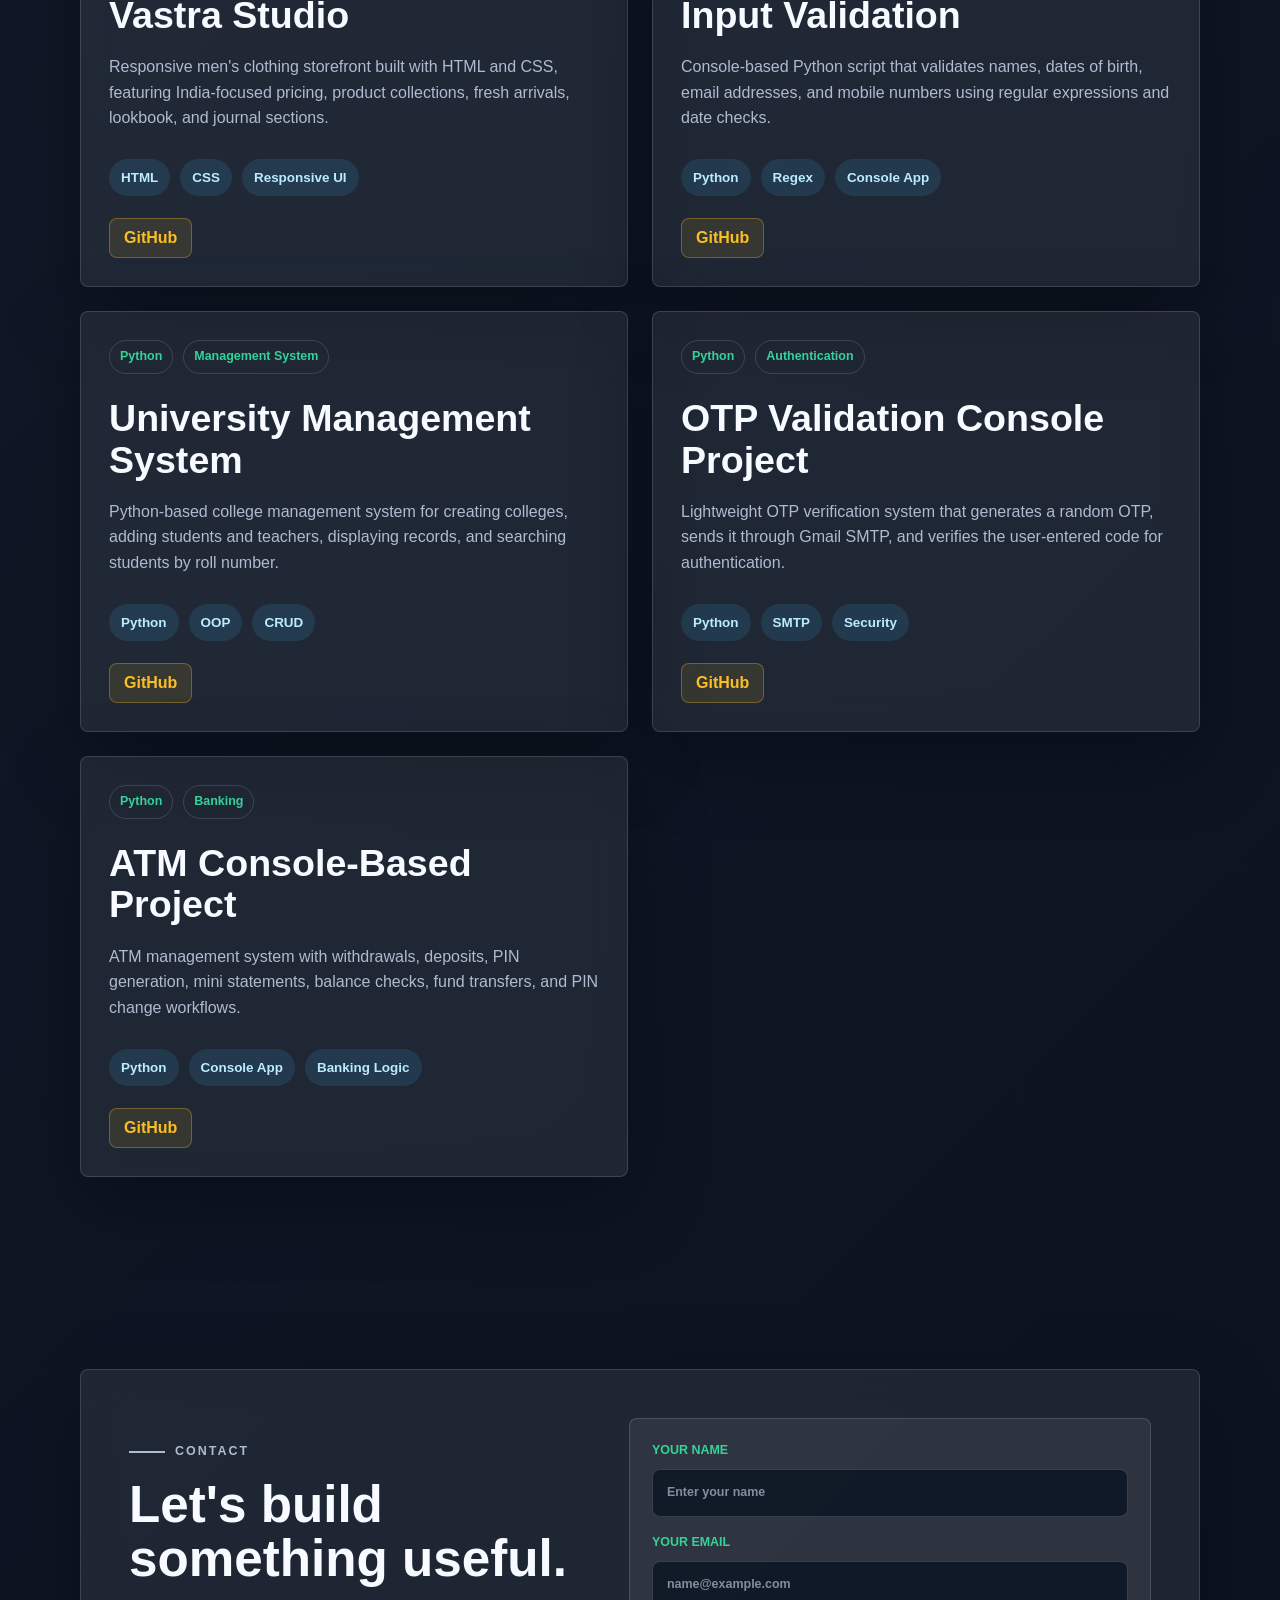
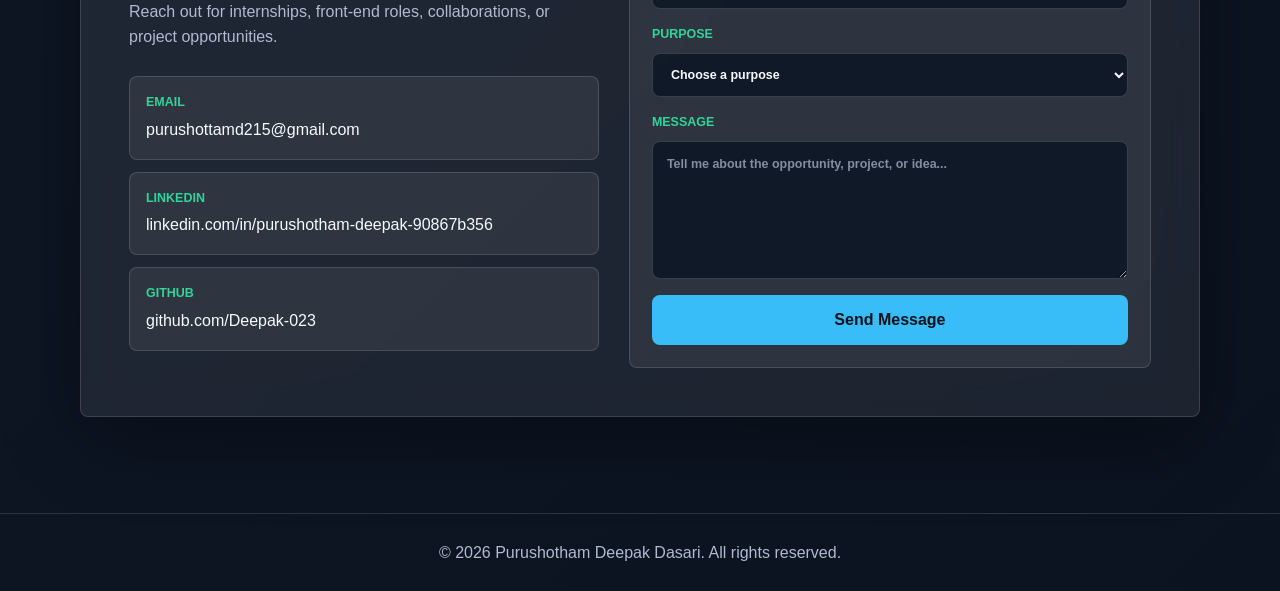
==== commit 77ff7b51: "Intial commit" ====
--- a/index.html
+++ b/index.html
@@ -49,11 +49,7 @@
 
                 <div class="quick-stats" aria-label="Portfolio highlights">
                     <article>
-<<<<<<< HEAD
                         <strong>06</strong>
-=======
-                        <strong>05</strong>
->>>>>>> 75c23e0e8426d848ae2b5049609eaba275a4b2d2
                         <span>Featured Projects</span>
                     </article>
                     <article>
@@ -140,7 +136,6 @@
                     <h3>JavaScript</h3>
                     <p>Interactive UI behavior and dynamic user experiences.</p>
                 </article>
-<<<<<<< HEAD
                  <article class="skill-card">
                     <span>PY</span>
                     <h3>PYTHON</h3>
@@ -151,8 +146,6 @@
                     <h3>FLASK</h3>
                     <p>Web framework for building scalable and maintainable web applications.</p>
                 </article>
-=======
->>>>>>> 75c23e0e8426d848ae2b5049609eaba275a4b2d2
                 <article class="skill-card">
                     <span>SQL</span>
                     <h3>MySQL</h3>
@@ -193,7 +186,6 @@
 
                 <article class="project-card">
                     <div class="project-meta">
-<<<<<<< HEAD
                         <span>Frontend</span>
                         <span>Fashion Store</span>
                     </div>
@@ -215,19 +207,13 @@
 
                 <article class="project-card">
                     <div class="project-meta">
-=======
->>>>>>> 75c23e0e8426d848ae2b5049609eaba275a4b2d2
                         <span>Python</span>
                         <span>Validation</span>
                     </div>
                     <h3>Input Validation</h3>
                     <p>
                         Console-based Python script that validates names, dates of birth, email
-<<<<<<< HEAD
                         addresses, and mobile numbers using regular expressions and date checks.
-=======
-                        addresses, and mobile numbers using regular expressions.
->>>>>>> 75c23e0e8426d848ae2b5049609eaba275a4b2d2
                     </p>
                     <div class="project-tags">
                         <span>Python</span>
@@ -247,12 +233,8 @@
                     <h3>University Management System</h3>
                     <p>
                         Python-based college management system for creating colleges, adding
-<<<<<<< HEAD
                         students and teachers, displaying records, and searching students by roll
                         number.
-=======
-                        students and teachers, displaying records, and searching by roll number.
->>>>>>> 75c23e0e8426d848ae2b5049609eaba275a4b2d2
                     </p>
                     <div class="project-tags">
                         <span>Python</span>
@@ -272,11 +254,7 @@
                     <h3>OTP Validation Console Project</h3>
                     <p>
                         Lightweight OTP verification system that generates a random OTP, sends it
-<<<<<<< HEAD
                         through Gmail SMTP, and verifies the user-entered code for authentication.
-=======
-                        through Gmail SMTP, and verifies user input for authentication.
->>>>>>> 75c23e0e8426d848ae2b5049609eaba275a4b2d2
                     </p>
                     <div class="project-tags">
                         <span>Python</span>
@@ -296,11 +274,7 @@
                     <h3>ATM Console-Based Project</h3>
                     <p>
                         ATM management system with withdrawals, deposits, PIN generation, mini
-<<<<<<< HEAD
                         statements, balance checks, fund transfers, and PIN change workflows.
-=======
-                        statements, balance checks, fund transfers, and PIN changes.
->>>>>>> 75c23e0e8426d848ae2b5049609eaba275a4b2d2
                     </p>
                     <div class="project-tags">
                         <span>Python</span>
